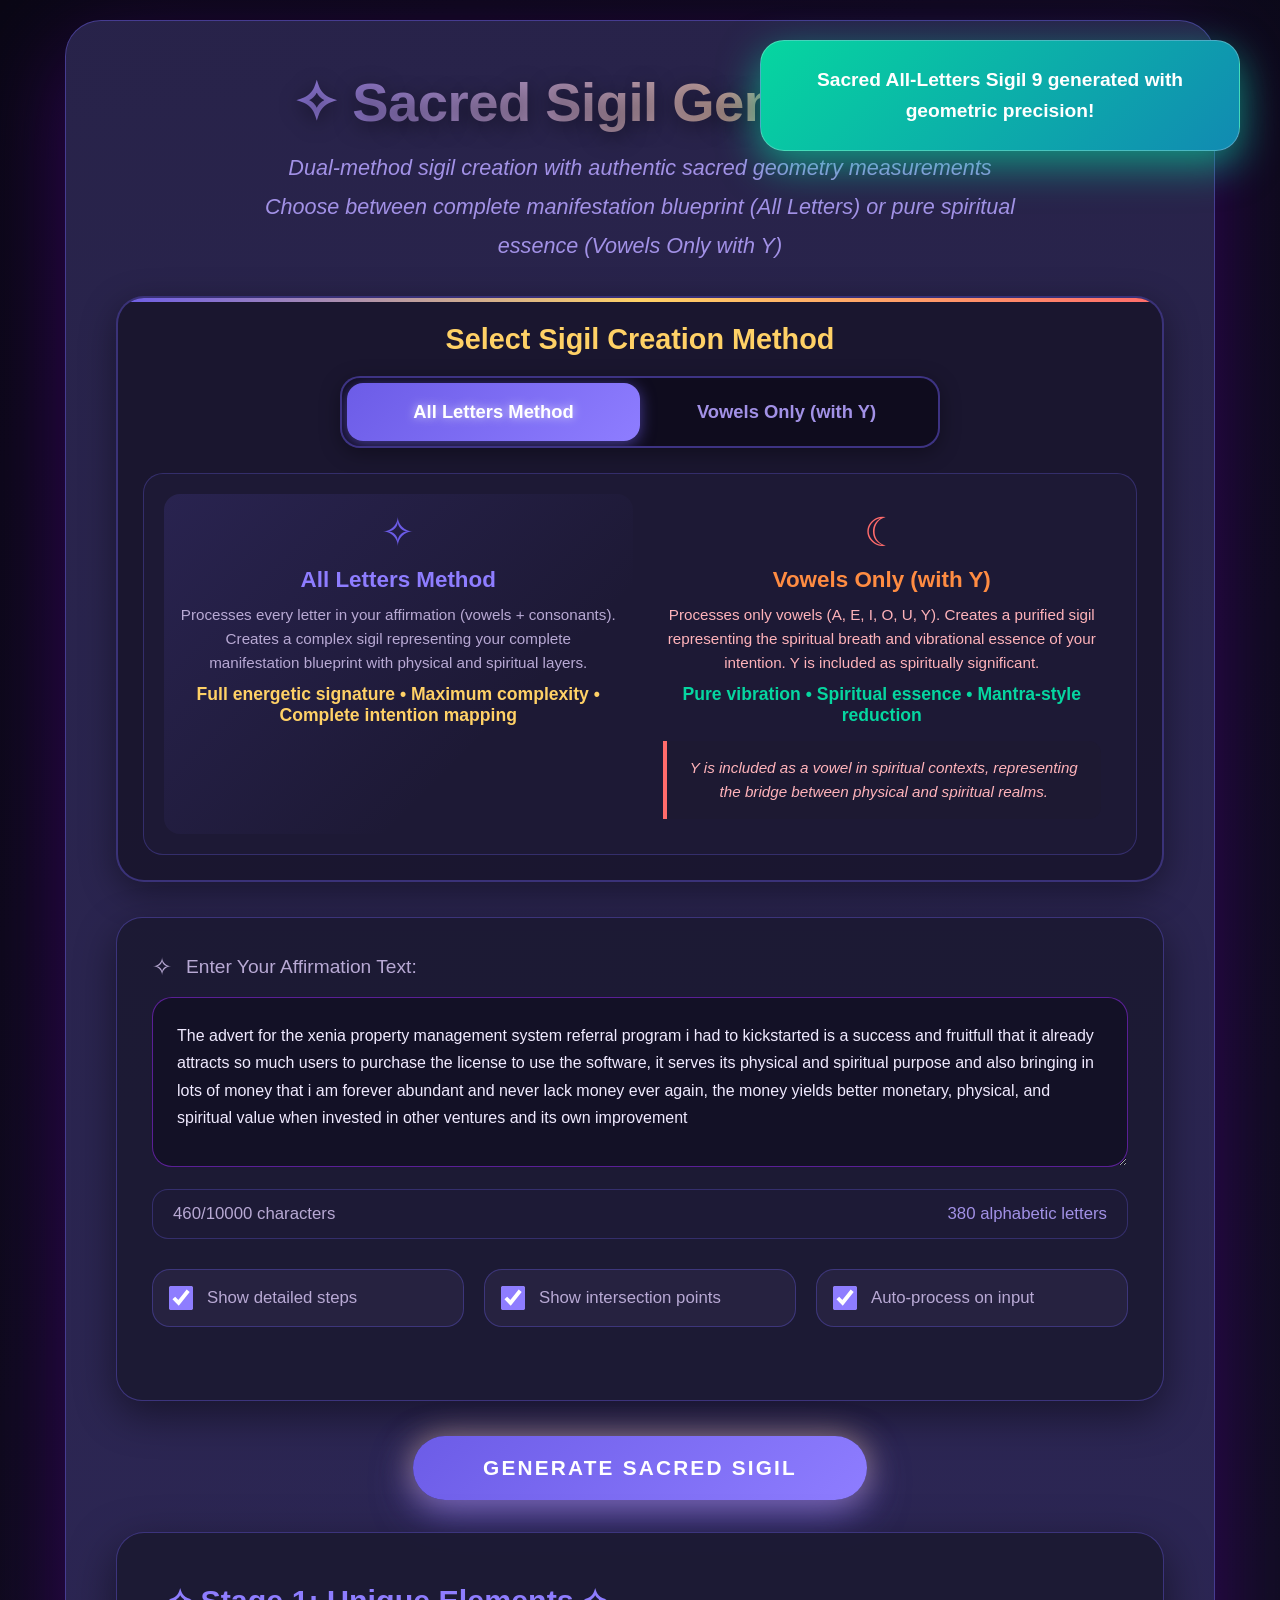
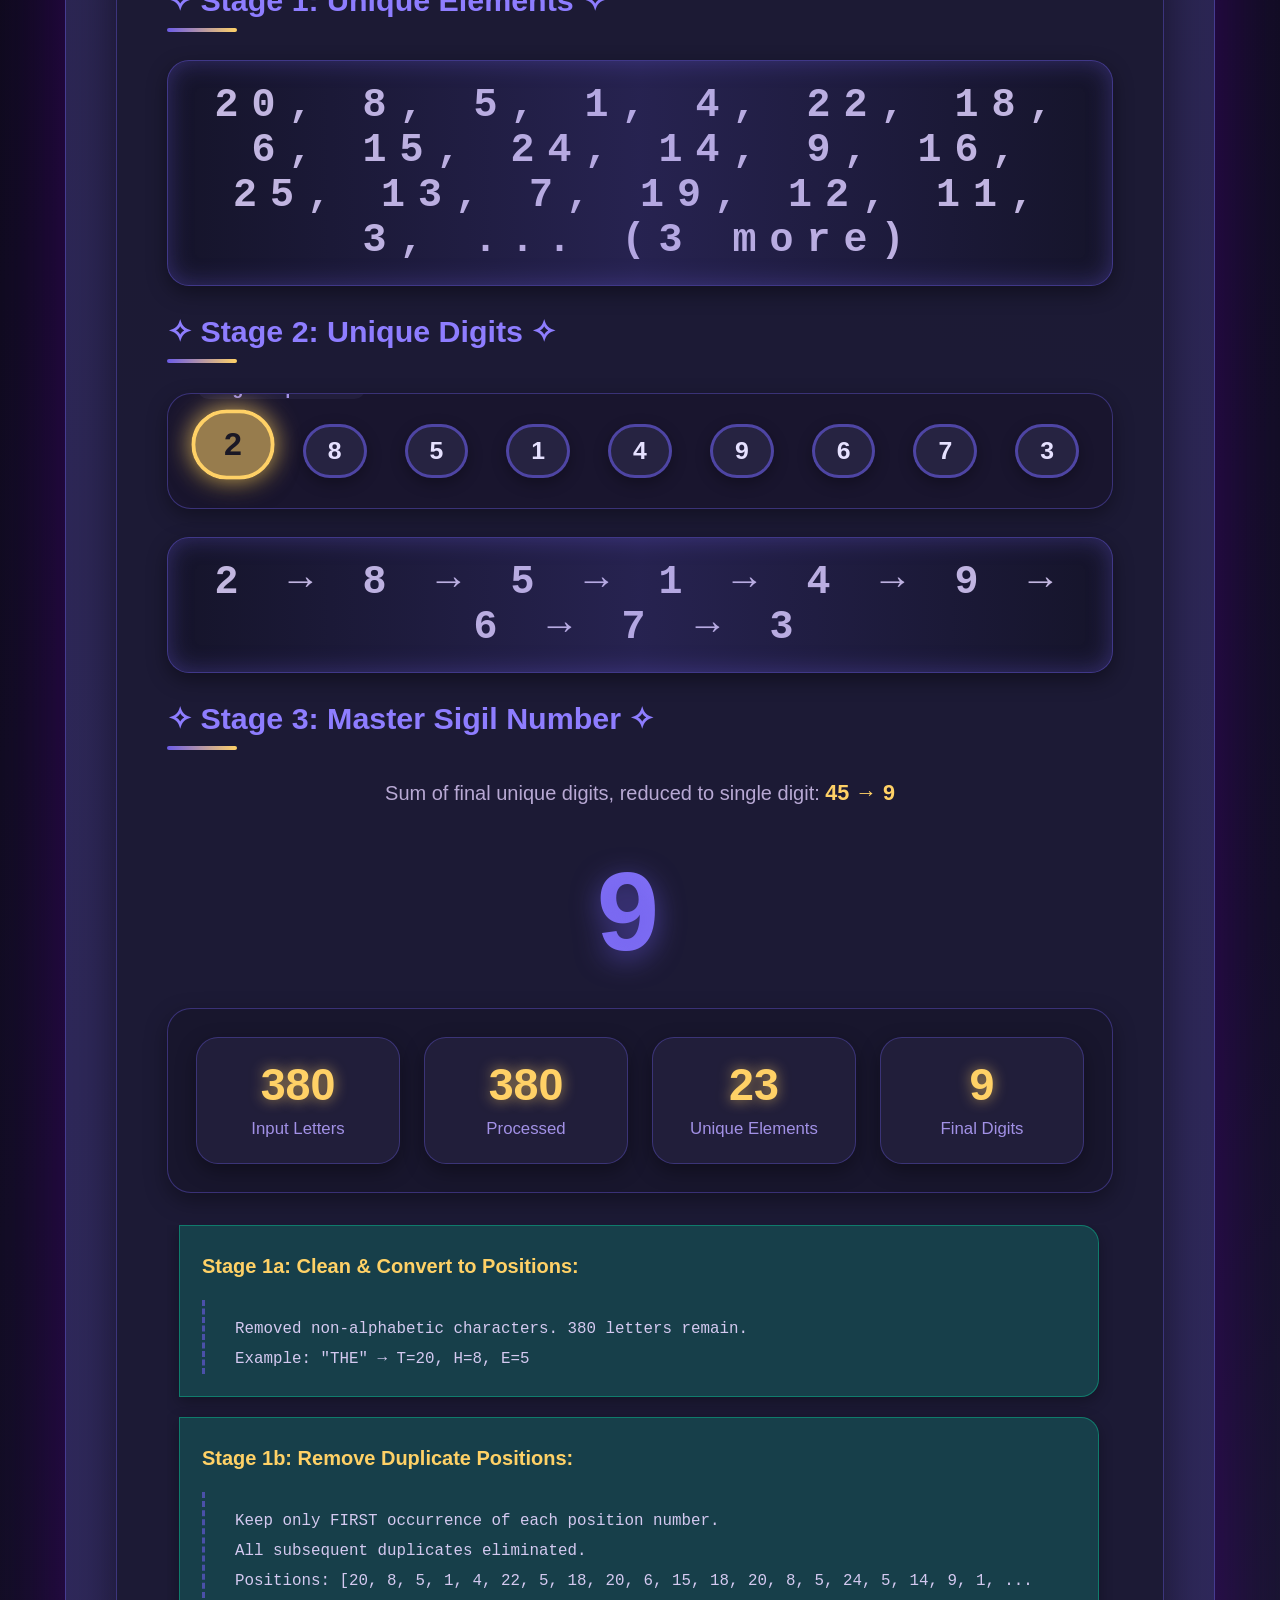
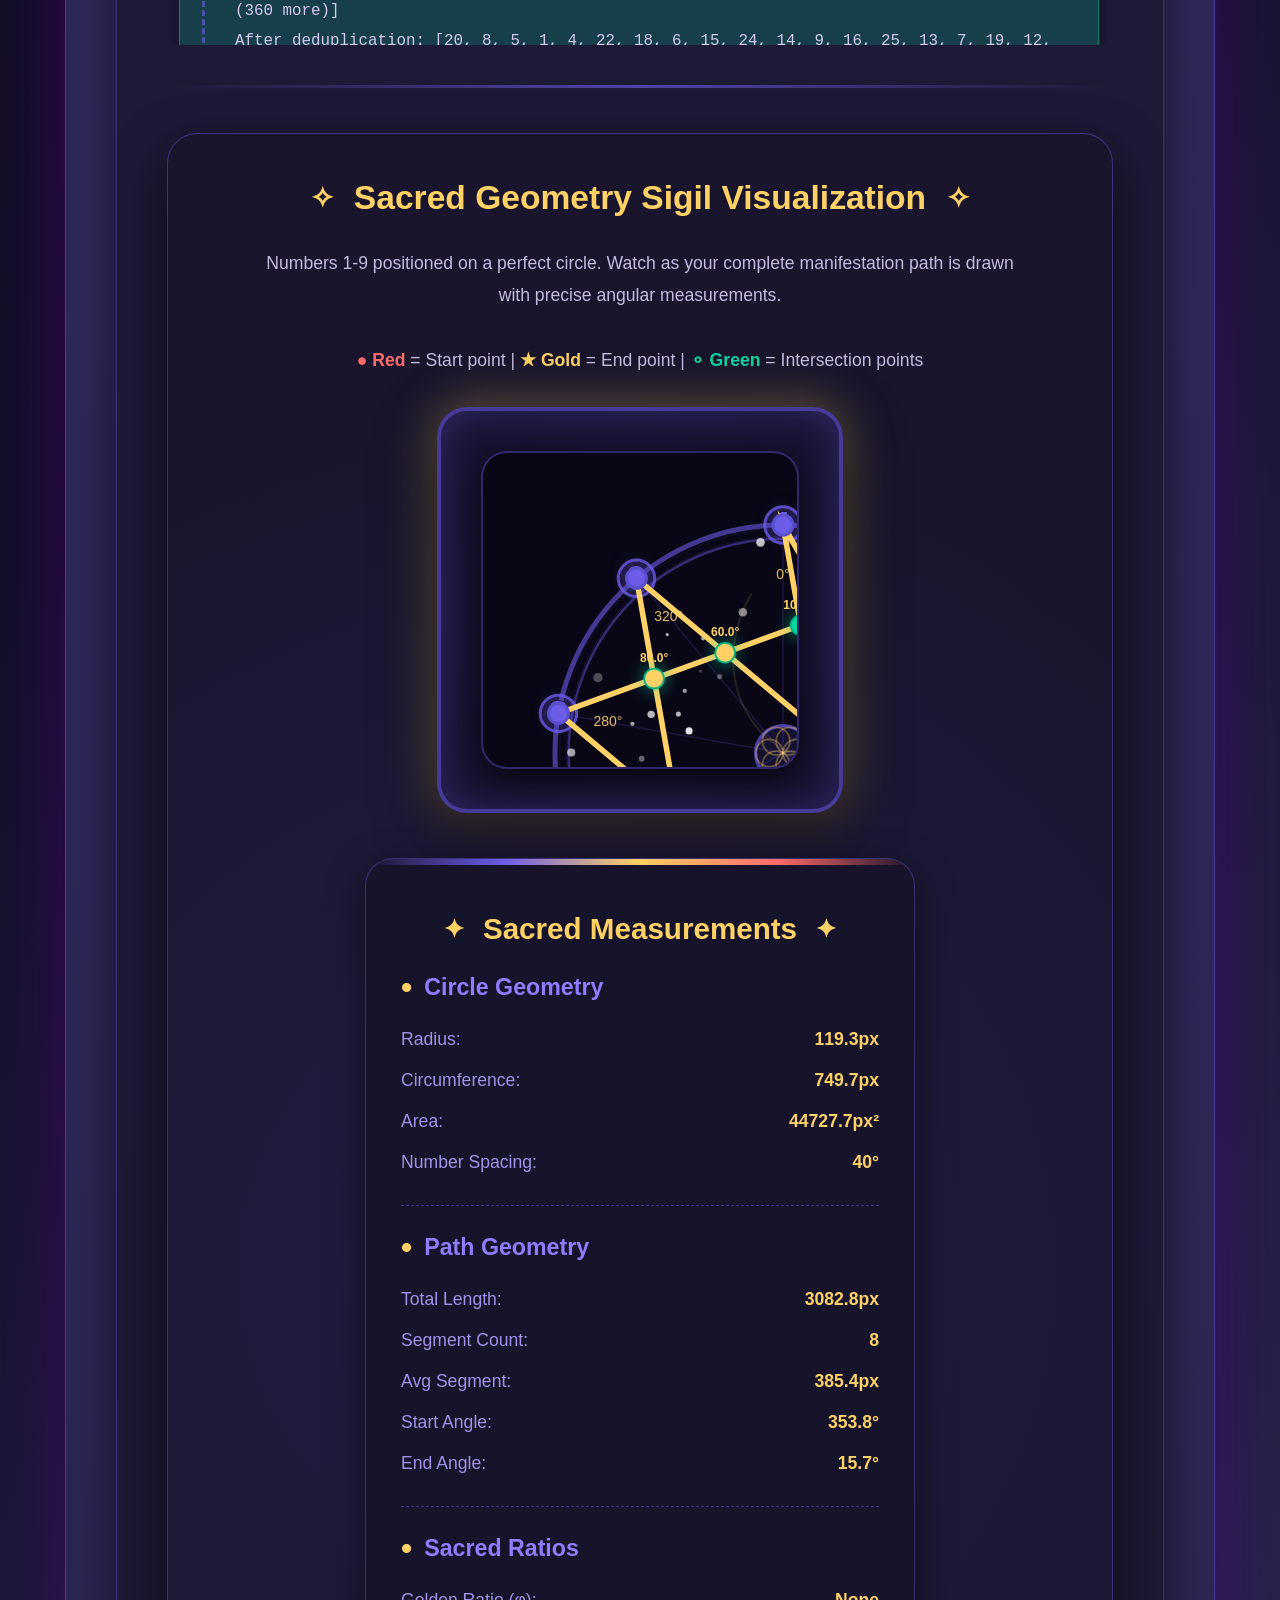
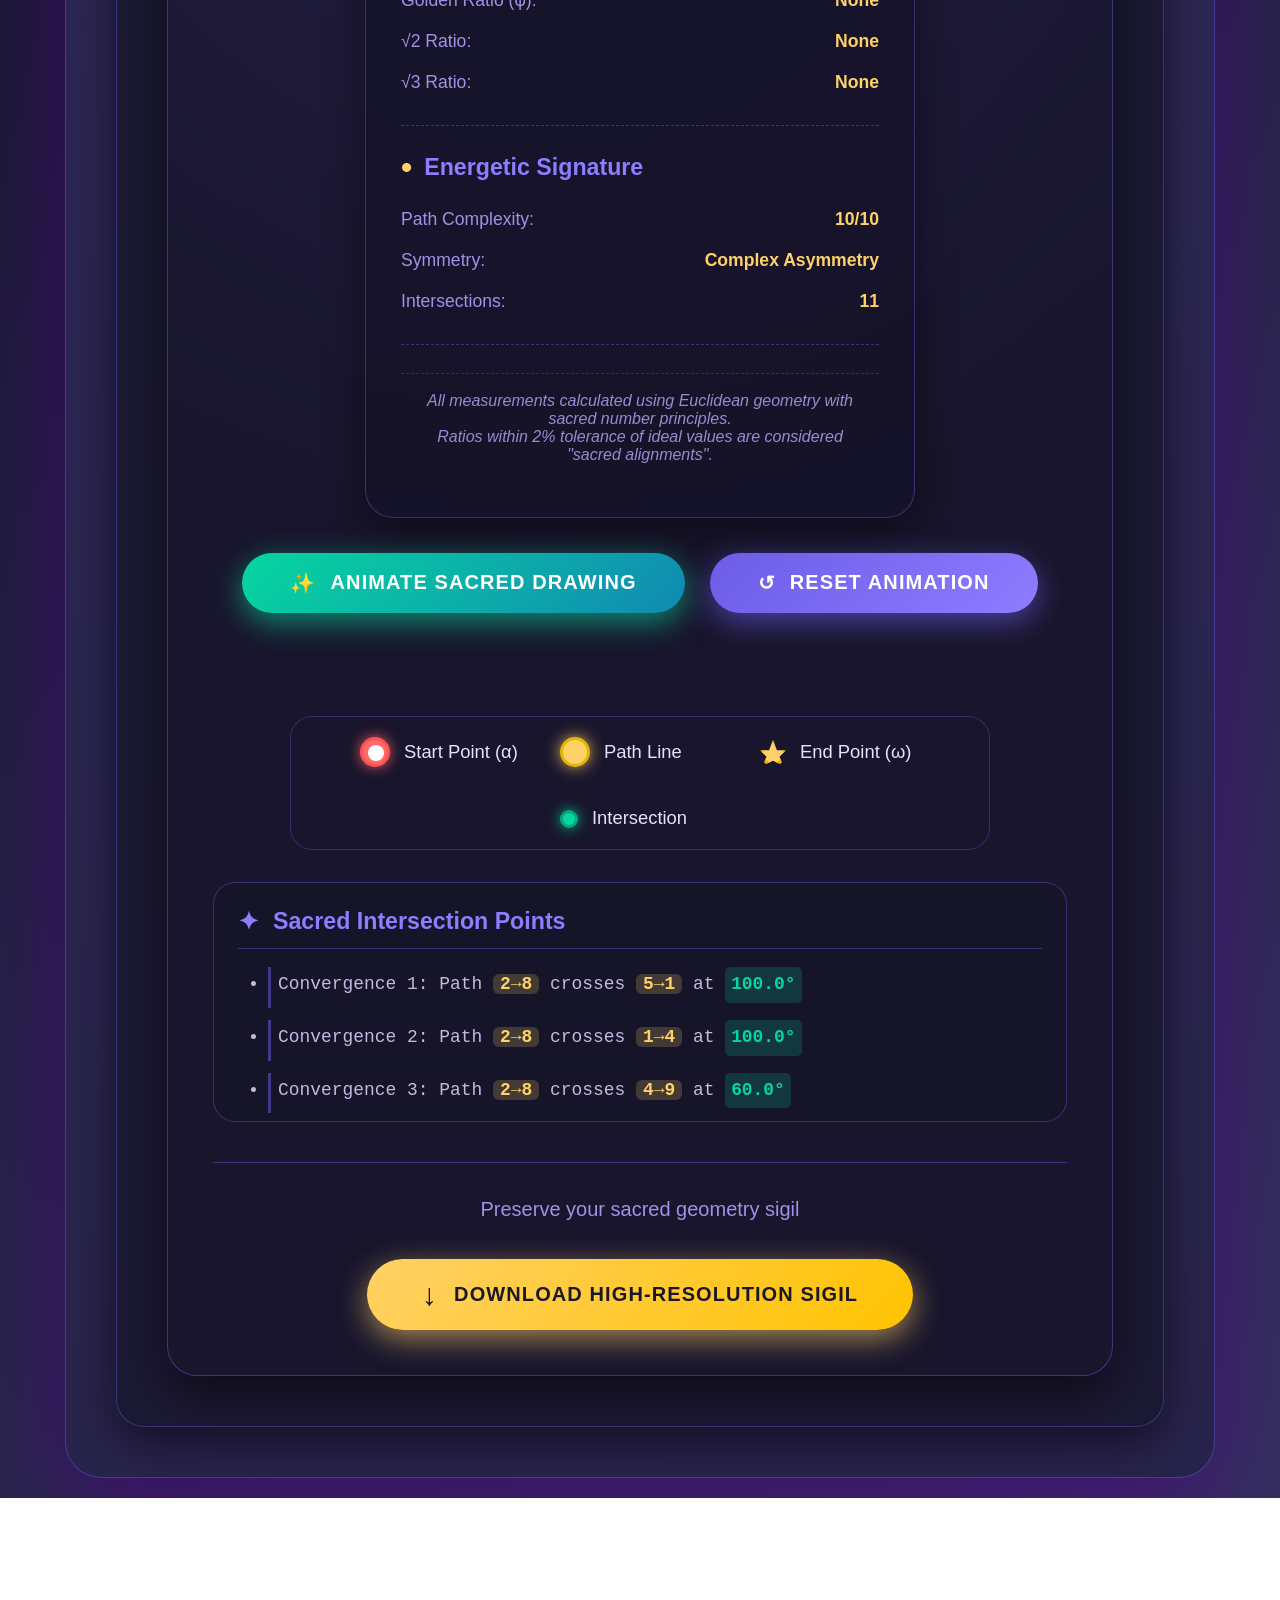
==== public/index.html @ e83ce12e "Index Fix" ====
<!doctype html>
<html lang="en">
  <head>
    <meta charset="UTF-8" />
    <meta name="viewport" content="width=device-width, initial-scale=1.0" />
    <title>Sacred Sigil Generator • All-Letters vs Vowel-Only (with Y)</title>
    <link rel="stylesheet" href="sigil-num-reducer.css" />
  </head>
  <body>
    <div class="container">
      <div class="content">
        <h1>✧ Sacred Sigil Generator ✧</h1>
        <p class="subtitle">
          Dual-method sigil creation with authentic sacred geometry
          measurements<br />Choose between complete manifestation blueprint (All
          Letters) or pure spiritual essence (Vowels Only with Y)
        </p>

        <div class="method-selector-container">
          <div class="method-title">Select Sigil Creation Method</div>

          <div class="method-switch">
            <div class="method-option active" id="allLettersOption">
              All Letters Method
            </div>
            <div class="method-option" id="vowelOnlyOption">
              Vowels Only (with Y)
            </div>
            <div class="switch-slider"></div>
          </div>

          <div class="method-description">
            <div class="method-desc-item all-letters active">
              <span class="method-icon">✧</span>
              <span class="method-name">All Letters Method</span>
              <span class="method-desc"
                >Processes every letter in your affirmation (vowels +
                consonants). Creates a complex sigil representing your complete
                manifestation blueprint with physical and spiritual
                layers.</span
              >
              <span class="method-highlight"
                >Full energetic signature • Maximum complexity • Complete
                intention mapping</span
              >
            </div>
            <div class="method-desc-item vowel-only">
              <span class="method-icon">☾</span>
              <span class="method-name">Vowels Only (with Y)</span>
              <span class="method-desc"
                >Processes only vowels (A, E, I, O, U, Y). Creates a purified
                sigil representing the spiritual breath and vibrational essence
                of your intention. Y is included as spiritually
                significant.</span
              >
              <span class="method-highlight"
                >Pure vibration • Spiritual essence • Mantra-style
                reduction</span
              >
              <div class="spiritual-note">
                Y is included as a vowel in spiritual contexts, representing the
                bridge between physical and spiritual realms.
              </div>
            </div>
          </div>
        </div>

        <div class="input-section">
          <label for="affirmation">Enter Your Affirmation Text:</label>
          <textarea
            id="affirmation"
            placeholder="Type or paste your affirmation here..."
            maxlength="10000"
          >
The advert for the xenia property management system referral program i had to kickstarted is a success and fruitfull that it already attracts so much users to purchase the license to use the software, it serves its physical and spiritual purpose and also bringing in lots of money that i am forever abundant and never lack money ever again, the money yields better monetary, physical, and spiritual value when invested in other ventures and its own improvement</textarea
          >

          <div class="input-stats">
            <span class="char-count" id="charCount">0/10000 characters</span>
            <span id="alphaCount">0 alphabetic letters</span>
            <span id="vowelCount" style="display: none">0 vowels (with Y)</span>
          </div>

          <div class="error-message" id="inputError">
            Please enter text containing at least one letter (A-Z).
          </div>

          <div class="options">
            <div class="option-group">
              <label>
                <input type="checkbox" id="showSteps" checked />
                Show detailed steps
              </label>
            </div>
            <div class="option-group">
              <label>
                <input type="checkbox" id="showIntersections" checked />
                Show intersection points
              </label>
            </div>
            <div class="option-group">
              <label>
                <input type="checkbox" id="autoProcess" checked />
                Auto-process on input
              </label>
            </div>
          </div>
        </div>

        <div class="btn-container">
          <button id="generate">
            <span id="buttonText">Generate Sacred Sigil</span>
          </button>
        </div>

        <div class="result-section">
          <div class="result-title" id="stage1Title">
            ✧ Stage 1: Unique Elements ✧
          </div>
          <div class="positions-sequence" id="positionsSequence">-</div>

          <div class="result-title" id="stage2Title">
            ✧ Stage 2: Unique Digits ✧
          </div>
          <div class="sequence-container" id="sequenceContainer">
            <!-- Sequence labels will be inserted here -->
          </div>
          <div class="digits-sequence" id="digitsSequence">-</div>

          <div class="result-title" id="stage3Title">
            ✧ Stage 3: Master Sigil Number ✧
          </div>
          <div class="master-label">
            Sum of final unique digits, reduced to single digit:
            <span id="sumDisplay">-</span>
          </div>
          <div id="result">-</div>

          <div class="stats">
            <div class="stat-card">
              <span class="stat-value" id="letterCount">0</span>
              <div class="stat-label">Input Letters</div>
            </div>
            <div class="stat-card">
              <span class="stat-value" id="processedCount">0</span>
              <div class="stat-label" id="processedLabel">Processed</div>
            </div>
            <div class="stat-card">
              <span class="stat-value" id="uniqueCount">0</span>
              <div class="stat-label">Unique Elements</div>
            </div>
            <div class="stat-card">
              <span class="stat-value" id="finalDigits">0</span>
              <div class="stat-label">Final Digits</div>
            </div>
          </div>

          <div class="steps-container" id="stepsContainer"></div>

          <div class="section-divider"></div>

          <div class="visualization-container">
            <div class="visualization-title">
              Sacred Geometry Sigil Visualization
            </div>
            <p class="visualization-description">
              <span class="all-letters-method"
                >Numbers 1-9 positioned on a perfect circle. Watch as your
                complete manifestation path is drawn with precise angular
                measurements.</span
              >
              <span class="vowel-only-method" style="display: none"
                >Numbers 1-9 positioned on a perfect circle. Watch as your
                spiritual essence path is drawn with precise vibrational
                measurements.</span
              ><br />
              <span class="legend-start-inline">● Red</span>
              = Start point |
              <span class="legend-end-inline">★ Gold</span>
              = End point |
              <span class="legend-intersection-inline">⚬ Green</span>
              = Intersection points
            </p>

            <div class="sigil-main-container">
              <div class="sigil-canvas-container">
                <canvas id="sigilCanvas" width="600" height="600"></canvas>
                <div class="canvas-overlay" id="canvasOverlay">
                  <div class="overlay-text">Drawing Sacred Path...</div>
                </div>
              </div>

              <div class="measurements-container" id="measurementsContainer">
                <div class="measurements-title">Sacred Measurements</div>

                <div class="measurement-category">
                  <div class="category-title">Circle Geometry</div>
                  <div class="measurement-item">
                    <span class="measurement-label">Radius:</span>
                    <span class="measurement-value" id="circleRadius">-</span>
                  </div>
                  <div class="measurement-item">
                    <span class="measurement-label">Circumference:</span>
                    <span class="measurement-value" id="circleCircumference"
                      >-</span
                    >
                  </div>
                  <div class="measurement-item">
                    <span class="measurement-label">Area:</span>
                    <span class="measurement-value" id="circleArea">-</span>
                  </div>
                  <div class="measurement-item">
                    <span class="measurement-label">Number Spacing:</span>
                    <span class="measurement-value" id="numberSpacing"
                      >40°</span
                    >
                  </div>
                </div>

                <div class="measurement-category">
                  <div class="category-title">Path Geometry</div>
                  <div class="measurement-item">
                    <span class="measurement-label">Total Length:</span>
                    <span class="measurement-value" id="pathLength">-</span>
                  </div>
                  <div class="measurement-item">
                    <span class="measurement-label">Segment Count:</span>
                    <span class="measurement-value" id="segmentCount">-</span>
                  </div>
                  <div class="measurement-item">
                    <span class="measurement-label">Avg Segment:</span>
                    <span class="measurement-value" id="avgSegment">-</span>
                  </div>
                  <div class="measurement-item">
                    <span class="measurement-label">Start Angle:</span>
                    <span class="measurement-value" id="startAngle">-</span>
                  </div>
                  <div class="measurement-item">
                    <span class="measurement-label">End Angle:</span>
                    <span class="measurement-value" id="endAngle">-</span>
                  </div>
                </div>

                <div class="measurement-category">
                  <div class="category-title">Sacred Ratios</div>
                  <div class="measurement-item">
                    <span class="measurement-label">Golden Ratio (φ):</span>
                    <span class="measurement-value" id="goldenRatio">-</span>
                  </div>
                  <div class="measurement-item">
                    <span class="measurement-label">√2 Ratio:</span>
                    <span class="measurement-value" id="sqrt2Ratio">-</span>
                  </div>
                  <div class="measurement-item">
                    <span class="measurement-label">√3 Ratio:</span>
                    <span class="measurement-value" id="sqrt3Ratio">-</span>
                  </div>
                </div>

                <div class="measurement-category">
                  <div class="category-title">Energetic Signature</div>
                  <div class="measurement-item">
                    <span class="measurement-label">Path Complexity:</span>
                    <span class="measurement-value" id="complexity">-</span>
                  </div>
                  <div class="measurement-item">
                    <span class="measurement-label">Symmetry:</span>
                    <span class="measurement-value" id="symmetry">-</span>
                  </div>
                  <div class="measurement-item">
                    <span class="measurement-label">Intersections:</span>
                    <span class="measurement-value" id="intersectionCount"
                      >-</span
                    >
                  </div>
                </div>

                <div class="sacred-geometry-note">
                  All measurements calculated using Euclidean geometry with
                  sacred number principles.<br />
                  Ratios within 2% tolerance of ideal values are considered
                  "sacred alignments".
                </div>
              </div>
            </div>

            <div class="animate-btn-container">
              <button class="animate-btn" id="animateBtn">
                <span>✨</span> Animate Sacred Drawing
              </button>
              <button class="animate-btn reset" id="resetBtn">
                <span>↺</span> Reset Animation
              </button>
            </div>

            <div class="animation-status" id="animationStatus">
              Sigil path drawing in sacred geometry progression...
            </div>

            <div class="legend">
              <div class="legend-item">
                <span class="legend-color legend-start"></span>
                <span>Start Point (α)</span>
              </div>
              <div class="legend-item">
                <span class="legend-color legend-path"></span>
                <span>Path Line</span>
              </div>
              <div class="legend-item">
                <span class="legend-color legend-end"></span>
                <span>End Point (ω)</span>
              </div>
              <div class="legend-item">
                <span class="legend-color legend-intersection"></span>
                <span>Intersection</span>
              </div>
            </div>

            <div class="intersection-points" id="intersectionPoints">
              <div class="intersection-title">Sacred Intersection Points</div>
              <ul class="intersection-list" id="intersectionList">
                <li>Animation will reveal energetic convergence points</li>
              </ul>
            </div>

            <div class="download-section">
              <div class="download-preserve-text">
                Preserve your sacred geometry sigil
              </div>
              <button class="download-btn" id="downloadBtn">
                <span class="download-icon">↓</span> Download High-Resolution
                Sigil
              </button>
            </div>
          </div>
        </div>
      </div>
    </div>

    <div class="notification" id="notification"></div>
    <script src="sigil-num-reducer.js"></script>
  </body>
</html>
---- public/sigil-num-reducer.css ----
:root {
  --all-letters-primary: #6c5ce7;
  --all-letters-secondary: #8e7dff;
  --vowel-only-primary: #ff6b6b;
  --vowel-only-secondary: #ff8c42;
  --sacred-gold: #ffd166;
  --spiritual-green: #06d6a0;
  --cosmic-purple: #4a4163;
  --deep-space: #0a0715;
  --midnight: #120f25;
  --royal-purple: #353060;
}

* {
  margin: 0;
  padding: 0;
  box-sizing: border-box;
}

body {
  font-family: "Segoe UI", Tahoma, Geneva, Verdana, sans-serif;
  background: linear-gradient(
    135deg,
    var(--deep-space) 0%,
    var(--midnight) 50%,
    var(--royal-purple) 100%
  );
  color: #e6e1ff;
  min-height: 100vh;
  padding: 20px;
  display: flex;
  justify-content: center;
  align-items: center;
}

/* Add these new classes to the existing CSS file */

.visualization-description {
  color: #c5b9e0;
  margin-bottom: 30px;
  line-height: 1.85;
  max-width: 800px;
  margin-left: auto;
  margin-right: auto;
  padding: 0 20px;
  position: relative;
  z-index: 1;
  font-size: 1.1rem;
}

.legend-start-inline {
  color: var(--vowel-only-primary);
  font-weight: 600;
}

.legend-end-inline {
  color: var(--sacred-gold);
  font-weight: 600;
}

.legend-intersection-inline {
  color: var(--spiritual-green);
  font-weight: 600;
}

.overlay-text {
  font-size: 2.2rem;
  font-weight: 700;
  color: var(--sacred-gold);
  text-shadow: 0 0 20px rgba(255, 209, 102, 0.9);
}

.download-preserve-text {
  color: #a291e6;
  font-size: 1.25rem;
  margin-bottom: 18px;
  font-weight: 500;
  position: relative;
  z-index: 1;
  text-align: center;
}

.download-icon {
  font-size: 1.9rem;
}

/* Also fix the CSS selector for switch-slider */
.method-option:nth-child(2).active ~ .switch-slider {
  left: calc(50% + 5px);
  background: linear-gradient(
    135deg,
    var(--vowel-only-primary),
    var(--vowel-only-secondary)
  );
  box-shadow: 0 3px 15px rgba(255, 107, 107, 0.6);
}

.container {
  max-width: 1150px;
  width: 100%;
  background: rgba(35, 30, 60, 0.97);
  border-radius: 36px;
  box-shadow: 0 30px 90px rgba(75, 0, 130, 0.6);
  padding: 50px;
  border: 1.5px solid rgba(108, 92, 231, 0.5);
  position: relative;
  overflow: hidden;
}

.container::before {
  content: "";
  position: absolute;
  top: -70%;
  left: -70%;
  width: 240%;
  height: 240%;
  background: radial-gradient(
    circle,
    rgba(108, 92, 231, 0.2) 0%,
    transparent 75%
  );
  z-index: 0;
  animation: rotate 70s linear infinite reverse;
}

@keyframes rotate {
  from {
    transform: rotate(0deg);
  }
  to {
    transform: rotate(360deg);
  }
}

.content {
  position: relative;
  z-index: 1;
}

h1 {
  text-align: center;
  color: var(--sacred-gold);
  margin-bottom: 15px;
  font-size: 3.4rem;
  letter-spacing: -0.5px;
  font-weight: 800;
  text-shadow: 0 5px 20px rgba(0, 0, 0, 0.5);
  background: linear-gradient(
    90deg,
    var(--all-letters-primary),
    var(--sacred-gold),
    var(--vowel-only-primary),
    var(--all-letters-primary)
  );
  -webkit-background-clip: text;
  -webkit-text-fill-color: transparent;
  background-clip: text;
  background-size: 300% 300%;
  animation: gradientBG 10s ease infinite;
}

@keyframes gradientBG {
  0% {
    background-position: 0% 50%;
  }
  50% {
    background-position: 100% 50%;
  }
  100% {
    background-position: 0% 50%;
  }
}

.subtitle {
  text-align: center;
  color: #a291e6;
  margin-bottom: 30px;
  font-size: 1.35rem;
  line-height: 1.8;
  max-width: 850px;
  margin-left: auto;
  margin-right: auto;
  padding: 0 20px;
  font-style: italic;
  position: relative;
  z-index: 1;
}

.method-selector-container {
  background: rgba(25, 22, 45, 0.9);
  border-radius: 28px;
  padding: 25px;
  margin: 30px 0 35px;
  border: 2px solid rgba(108, 92, 231, 0.4);
  box-shadow: 0 10px 35px rgba(0, 0, 0, 0.4);
  position: relative;
  overflow: hidden;
}

.method-selector-container::before {
  content: "";
  position: absolute;
  top: 0;
  left: 0;
  width: 100%;
  height: 4px;
  background: linear-gradient(
    90deg,
    var(--all-letters-primary),
    var(--sacred-gold),
    var(--vowel-only-primary)
  );
  z-index: 1;
}

.method-title {
  text-align: center;
  color: var(--sacred-gold);
  font-size: 1.8rem;
  margin-bottom: 20px;
  font-weight: 700;
  position: relative;
  z-index: 1;
}

.method-switch {
  display: flex;
  background: rgba(15, 12, 30, 0.95);
  border-radius: 20px;
  padding: 5px;
  max-width: 600px;
  margin: 0 auto 25px;
  border: 2px solid rgba(108, 92, 231, 0.5);
  position: relative;
  overflow: hidden;
  box-shadow: 0 5px 20px rgba(0, 0, 0, 0.35);
}

.method-option {
  flex: 1;
  text-align: center;
  padding: 18px 10px;
  cursor: pointer;
  position: relative;
  z-index: 2;
  font-weight: 600;
  font-size: 1.15rem;
  transition: all 0.4s ease;
  color: #a291e6;
}

.method-option.active {
  color: white;
  text-shadow: 0 0 10px rgba(255, 255, 255, 0.7);
}

.method-option:first-child {
  border-radius: 18px 0 0 18px;
}

.method-option:last-child {
  border-radius: 0 18px 18px 0;
}

.switch-slider {
  position: absolute;
  top: 5px;
  left: 5px;
  width: calc(50% - 5px);
  height: calc(100% - 10px);
  background: linear-gradient(
    135deg,
    var(--all-letters-primary),
    var(--all-letters-secondary)
  );
  border-radius: 16px;
  transition: all 0.5s cubic-bezier(0.68, -0.55, 0.265, 1.55);
  box-shadow: 0 3px 15px rgba(108, 92, 231, 0.6);
  z-index: 1;
}

.method-option:nth-child(2).active ~ .switch-slider {
  left: calc(50% + 5px);
  background: linear-gradient(
    135deg,
    var(--vowel-only-primary),
    var(--vowel-only-secondary)
  );
  box-shadow: 0 3px 15px rgba(255, 107, 107, 0.6);
}

.method-description {
  display: flex;
  justify-content: space-between;
  margin-top: 20px;
  padding: 20px;
  border-radius: 20px;
  background: rgba(30, 27, 55, 0.8);
  border: 1.5px solid rgba(108, 92, 231, 0.3);
  position: relative;
  z-index: 1;
}

.method-desc-item {
  flex: 1;
  padding: 15px;
  text-align: center;
  transition: all 0.4s ease;
  border-radius: 16px;
  position: relative;
  overflow: hidden;
}

.method-desc-item::before {
  content: "";
  position: absolute;
  top: 0;
  left: 0;
  width: 100%;
  height: 100%;
  background: linear-gradient(
    135deg,
    rgba(108, 92, 231, 0.15),
    transparent 70%
  );
  z-index: -1;
  opacity: 0;
  transition: opacity 0.4s ease;
}

.method-desc-item.active::before {
  opacity: 1;
}

.method-desc-item:first-child {
  margin-right: 15px;
}

.method-icon {
  font-size: 2.5rem;
  margin-bottom: 12px;
  display: block;
}

.all-letters .method-icon {
  color: var(--all-letters-primary);
}
.vowel-only .method-icon {
  color: var(--vowel-only-primary);
}

.method-name {
  font-size: 1.4rem;
  font-weight: 700;
  margin-bottom: 10px;
  display: block;
}

.all-letters .method-name {
  color: var(--all-letters-secondary);
}
.vowel-only .method-name {
  color: var(--vowel-only-secondary);
}

.method-desc {
  font-size: 0.95rem;
  line-height: 1.6;
  color: #c5b9e0;
}

.all-letters .method-desc {
  color: #b8a9d4;
}
.vowel-only .method-desc {
  color: #ffb3ba;
}

.method-highlight {
  display: block;
  margin-top: 8px;
  font-weight: 600;
  font-size: 1.1rem;
}

.all-letters .method-highlight {
  color: var(--sacred-gold);
}
.vowel-only .method-highlight {
  color: var(--spiritual-green);
}

.spiritual-note {
  background: rgba(30, 25, 50, 0.85);
  border-left: 4px solid var(--vowel-only-primary);
  padding: 15px;
  border-radius: 0 12px 12px 0;
  margin-top: 15px;
  font-size: 0.95rem;
  line-height: 1.6;
  color: #ffb3ba;
  font-style: italic;
}

.input-section {
  background: rgba(28, 25, 50, 0.92);
  border-radius: 26px;
  padding: 35px;
  margin-bottom: 35px;
  border: 1.5px solid rgba(108, 92, 231, 0.4);
  box-shadow: 0 14px 40px rgba(0, 0, 0, 0.45);
  position: relative;
  z-index: 1;
}

label {
  display: block;
  margin-bottom: 16px;
  color: #b8a9d4;
  font-weight: 500;
  font-size: 1.2rem;
  display: flex;
  align-items: center;
  gap: 14px;
  position: relative;
  z-index: 1;
}

label::before {
  content: "✧";
  font-size: 1.5rem;
}

textarea {
  width: 100%;
  padding: 24px;
  background: rgba(20, 18, 38, 0.94);
  border: 1.5px solid rgba(138, 43, 226, 0.6);
  border-radius: 20px;
  color: #f0eaff;
  font-family: inherit;
  font-size: 16px;
  resize: vertical;
  min-height: 170px;
  transition: all 0.5s ease;
  line-height: 1.7;
  caret-color: var(--sacred-gold);
  position: relative;
  z-index: 1;
}

textarea:focus {
  outline: none;
  border-color: var(--all-letters-secondary);
  box-shadow:
    0 0 0 4px rgba(108, 92, 231, 0.5),
    0 7px 25px rgba(108, 92, 231, 0.4);
}

textarea::placeholder {
  color: rgba(230, 225, 255, 0.6);
  font-style: italic;
}

.input-stats {
  display: flex;
  justify-content: space-between;
  margin-top: 18px;
  font-size: 1.05rem;
  color: #a291e6;
  padding: 14px 20px;
  background: rgba(30, 27, 55, 0.8);
  border-radius: 16px;
  border: 1.5px solid rgba(108, 92, 231, 0.3);
  position: relative;
  z-index: 1;
}

.char-count {
  color: #b8a9d4;
  font-weight: 500;
}

.char-count.warning {
  color: var(--vowel-only-primary);
  animation: pulse 2s infinite;
}

@keyframes pulse {
  0% {
    opacity: 1;
  }
  50% {
    opacity: 0.7;
  }
  100% {
    opacity: 1;
  }
}

.char-count.good {
  color: var(--spiritual-green);
}

.options {
  display: flex;
  gap: 20px;
  margin: 30px 0 22px;
  flex-wrap: wrap;
  position: relative;
  z-index: 1;
}

.option-group {
  flex: 1;
  min-width: 190px;
}

.option-group label {
  display: flex;
  align-items: center;
  gap: 14px;
  cursor: pointer;
  padding: 16px;
  background: rgba(40, 37, 68, 0.85);
  border-radius: 18px;
  transition: all 0.4s;
  border: 1.5px solid rgba(108, 92, 231, 0.35);
  margin-top: 0;
  font-size: 1.05rem;
  font-weight: 500;
  position: relative;
  z-index: 1;
}

.option-group label:hover {
  background: rgba(50, 47, 78, 0.94);
  transform: translateY(-2px);
  border-color: rgba(108, 92, 231, 0.55);
  box-shadow: 0 6px 18px rgba(0, 0, 0, 0.3);
}

.option-group label::before {
  content: none;
}

.option-group input[type="checkbox"] {
  width: 24px;
  height: 24px;
  cursor: pointer;
  accent-color: var(--all-letters-secondary);
}

.btn-container {
  text-align: center;
  margin: 35px 0 32px;
  position: relative;
  z-index: 1;
}

button {
  background: linear-gradient(
    135deg,
    var(--all-letters-primary) 0%,
    var(--all-letters-secondary) 100%
  );
  color: white;
  border: none;
  padding: 20px 70px;
  border-radius: 70px;
  cursor: pointer;
  font-family: inherit;
  font-size: 1.3rem;
  font-weight: 700;
  letter-spacing: 1.3px;
  transition: all 0.55s ease;
  box-shadow:
    0 14px 40px rgba(108, 92, 231, 0.7),
    0 0 30px rgba(255, 209, 102, 0.5);
  position: relative;
  overflow: hidden;
  z-index: 1;
  min-width: 300px;
  text-transform: uppercase;
  letter-spacing: 2.2px;
}

.vowel-mode button {
  background: linear-gradient(
    135deg,
    var(--vowel-only-primary) 0%,
    var(--vowel-only-secondary) 100%
  );
  box-shadow:
    0 14px 40px rgba(255, 107, 107, 0.7),
    0 0 30px rgba(255, 209, 102, 0.5);
}

button::before {
  content: "";
  position: absolute;
  top: 0;
  left: -100%;
  width: 100%;
  height: 100%;
  background: linear-gradient(
    90deg,
    transparent,
    rgba(255, 255, 255, 0.4),
    transparent
  );
  transition: left 1s;
  z-index: -1;
}

button:hover:not(:disabled) {
  transform: translateY(-6px);
  box-shadow:
    0 16px 45px rgba(108, 92, 231, 0.8),
    0 0 35px rgba(255, 209, 102, 0.65);
}

.vowel-mode button:hover:not(:disabled) {
  box-shadow:
    0 16px 45px rgba(255, 107, 107, 0.8),
    0 0 35px rgba(255, 209, 102, 0.65);
}

button:active:not(:disabled) {
  transform: translateY(1px);
  box-shadow: 0 10px 30px rgba(108, 92, 231, 0.7);
}

.vowel-mode button:active:not(:disabled) {
  box-shadow: 0 10px 30px rgba(255, 107, 107, 0.7);
}

button:hover::before {
  left: 100%;
}

button:disabled {
  background: #5a527a;
  cursor: not-allowed;
  transform: none;
  box-shadow: 0 6px 20px rgba(108, 92, 231, 0.45);
  opacity: 0.92;
}

button.loading {
  background: linear-gradient(135deg, #524a70 0%, #625a80 100%);
  cursor: wait;
  opacity: 0.98;
}

.spinner {
  display: inline-block;
  width: 28px;
  height: 28px;
  border: 3.5px solid rgba(255, 255, 255, 0.3);
  border-top-color: white;
  border-radius: 50%;
  animation: spin 1s linear infinite;
  margin-right: 18px;
  vertical-align: middle;
}

@keyframes spin {
  to {
    transform: rotate(360deg);
  }
}

.result-section {
  background: rgba(28, 25, 50, 0.92);
  border-radius: 28px;
  padding: 50px;
  margin-top: 30px;
  border: 1.5px solid rgba(108, 92, 231, 0.4);
  box-shadow: 0 16px 45px rgba(0, 0, 0, 0.5);
  position: relative;
  z-index: 1;
}

.section-divider {
  height: 3px;
  background: linear-gradient(
    90deg,
    transparent,
    rgba(108, 92, 231, 0.65),
    transparent
  );
  margin: 40px 0;
  border-radius: 3px;
  position: relative;
  z-index: 1;
}

.result-title {
  color: var(--all-letters-secondary);
  margin-bottom: 25px;
  font-size: 1.9rem;
  font-weight: 700;
  display: flex;
  align-items: center;
  gap: 16px;
  position: relative;
  padding-bottom: 14px;
  z-index: 1;
}

.result-title.vowel-mode {
  color: var(--vowel-only-secondary);
}

.result-title::after {
  content: "";
  position: absolute;
  bottom: 0;
  left: 0;
  width: 70px;
  height: 4px;
  background: linear-gradient(
    90deg,
    var(--all-letters-primary),
    var(--sacred-gold),
    var(--all-letters-primary)
  );
  border-radius: 4px;
  background-size: 200% 100%;
  animation: gradientBG 6s ease infinite;
}

.result-title.vowel-mode::after {
  background: linear-gradient(
    90deg,
    var(--vowel-only-primary),
    var(--sacred-gold),
    var(--vowel-only-primary)
  );
}

.positions-sequence,
.digits-sequence {
  font-size: 2.5rem;
  font-weight: 800;
  text-align: center;
  letter-spacing: 13px;
  color: #c5b9e0;
  min-height: 65px;
  margin: 28px 0;
  padding: 22px;
  background: rgba(22, 20, 42, 0.9);
  border-radius: 22px;
  border: 1.5px solid rgba(108, 92, 231, 0.5);
  font-family: "Courier New", monospace;
  box-shadow:
    inset 0 0 25px rgba(108, 92, 231, 0.35),
    0 7px 20px rgba(0, 0, 0, 0.4);
  transition: all 0.45s ease;
  position: relative;
  overflow: hidden;
  z-index: 1;
}

.positions-sequence::before,
.digits-sequence::before {
  content: "";
  position: absolute;
  top: 0;
  left: 0;
  width: 100%;
  height: 100%;
  background: linear-gradient(
    90deg,
    transparent 0%,
    rgba(108, 92, 231, 0.25) 50%,
    transparent 100%
  );
  animation: shimmer 4s infinite;
  opacity: 0.8;
}

@keyframes shimmer {
  0% {
    transform: translateX(-100%);
  }
  100% {
    transform: translateX(100%);
  }
}

.positions-sequence.error,
.digits-sequence.error {
  background: rgba(255, 107, 107, 0.22);
  border-color: rgba(255, 107, 107, 0.65);
  color: var(--vowel-only-primary);
  box-shadow:
    inset 0 0 25px rgba(255, 107, 107, 0.35),
    0 7px 20px rgba(0, 0, 0, 0.4);
}

#result {
  font-size: 7rem;
  font-weight: 800;
  text-align: center;
  letter-spacing: 24px;
  color: var(--sacred-gold);
  min-height: 120px;
  margin: 35px 0 25px;
  background: linear-gradient(
    90deg,
    var(--all-letters-primary),
    var(--all-letters-secondary),
    var(--sacred-gold),
    var(--vowel-only-secondary),
    var(--vowel-only-primary),
    var(--sacred-gold)
  );
  -webkit-background-clip: text;
  -webkit-text-fill-color: transparent;
  background-clip: text;
  text-shadow: 0 7px 28px rgba(108, 92, 231, 0.6);
  position: relative;
  animation: pulse-glow 3.2s infinite alternate;
  background-size: 400% 400%;
  animation:
    gradientBG 12s ease infinite,
    pulse-glow 3.2s infinite alternate;
  z-index: 1;
}

@keyframes pulse-glow {
  0% {
    text-shadow:
      0 0 16px rgba(255, 209, 102, 0.9),
      0 0 30px rgba(108, 92, 231, 0.7);
  }
  100% {
    text-shadow:
      0 0 22px rgba(255, 209, 102, 1),
      0 0 45px rgba(108, 92, 231, 1),
      0 0 55px rgba(255, 140, 66, 0.9);
  }
}

#result.error {
  background: linear-gradient(
    90deg,
    var(--vowel-only-primary),
    var(--vowel-only-secondary),
    var(--sacred-gold),
    var(--vowel-only-primary)
  );
  animation: pulse-glow-error 3.2s infinite alternate;
}

@keyframes pulse-glow-error {
  0% {
    text-shadow:
      0 0 16px rgba(255, 107, 107, 0.9),
      0 0 30px rgba(255, 140, 66, 0.7);
  }
  100% {
    text-shadow:
      0 0 22px rgba(255, 107, 107, 1),
      0 0 45px rgba(255, 140, 66, 1),
      0 0 55px rgba(255, 209, 102, 0.8);
  }
}

.master-label {
  text-align: center;
  color: #b8a9d4;
  font-size: 1.25rem;
  margin-bottom: 32px;
  line-height: 1.7;
  font-weight: 500;
  position: relative;
  z-index: 1;
}

.master-label span {
  color: var(--sacred-gold);
  font-weight: 700;
  font-size: 1.35rem;
}

.stats {
  display: grid;
  grid-template-columns: repeat(auto-fit, minmax(145px, 1fr));
  gap: 24px;
  margin: 32px 0 24px;
  background: rgba(25, 22, 45, 0.88);
  padding: 28px;
  border-radius: 24px;
  border: 1.5px solid rgba(108, 92, 231, 0.4);
  box-shadow: 0 8px 22px rgba(0, 0, 0, 0.35);
  position: relative;
  z-index: 1;
}

.stat-card {
  background: rgba(35, 32, 60, 0.92);
  padding: 24px 20px;
  border-radius: 22px;
  text-align: center;
  border: 1.5px solid rgba(108, 92, 231, 0.35);
  transition: all 0.45s ease;
  box-shadow: 0 7px 20px rgba(0, 0, 0, 0.35);
  position: relative;
  overflow: hidden;
  z-index: 1;
}

.stat-card::before {
  content: "";
  position: absolute;
  top: -50%;
  left: -50%;
  width: 200%;
  height: 200%;
  background: radial-gradient(
    circle,
    rgba(108, 92, 231, 0.15) 0%,
    transparent 70%
  );
  z-index: -1;
  opacity: 0;
  transition: opacity 0.45s ease;
}

.stat-card:hover {
  transform: translateY(-6px);
  border-color: rgba(108, 92, 231, 0.55);
  box-shadow: 0 10px 28px rgba(0, 0, 0, 0.45);
  background: rgba(40, 37, 65, 0.97);
}

.stat-card:hover::before {
  opacity: 1;
}

.stat-value {
  font-size: 2.8rem;
  font-weight: 800;
  color: var(--sacred-gold);
  margin-bottom: 12px;
  display: block;
  line-height: 1;
  text-shadow: 0 0 14px rgba(255, 209, 102, 0.65);
}

.stat-label {
  color: #a291e6;
  font-size: 1.05rem;
  font-weight: 500;
}

.steps-container {
  margin-top: 32px;
  max-height: 420px;
  overflow-y: auto;
  padding-right: 14px;
  padding-left: 12px;
  position: relative;
  z-index: 1;
}

.step {
  background: rgba(25, 22, 45, 0.88);
  border-left: 7px solid var(--all-letters-primary);
  padding: 22px;
  margin-bottom: 20px;
  border-radius: 0 18px 18px 0;
  font-size: 1.05rem;
  line-height: 1.8;
  transition: all 0.45s ease;
  border: 1.5px solid rgba(108, 92, 231, 0.3);
  box-shadow: 0 5px 15px rgba(0, 0, 0, 0.3);
  position: relative;
  z-index: 1;
}

.step.vowel-mode {
  border-left-color: var(--vowel-only-primary);
}

.step:hover {
  background: rgba(30, 27, 52, 0.96);
  transform: translateX(6px);
  border-left-width: 9px;
  box-shadow: 0 7px 20px rgba(0, 0, 0, 0.4);
}

.step.error {
  border-left-color: var(--vowel-only-primary);
  background: rgba(255, 107, 107, 0.2);
  border-color: rgba(255, 107, 107, 0.4);
}

.step.success {
  border-left-color: var(--spiritual-green);
  background: rgba(6, 214, 160, 0.2);
  border-color: rgba(6, 214, 160, 0.4);
}

.step-number {
  color: var(--sacred-gold);
  font-weight: 800;
  margin-right: 16px;
  font-size: 1.25rem;
}

.step-detail {
  color: #d4c9f0;
  margin-top: 16px;
  font-size: 0.99rem;
  padding-left: 30px;
  font-family: monospace;
  line-height: 1.9;
  border-left: 3px dashed rgba(108, 92, 231, 0.6);
  padding-top: 14px;
  position: relative;
  z-index: 1;
}

.visualization-container {
  margin-top: 45px;
  text-align: center;
  background: rgba(25, 22, 45, 0.95);
  border-radius: 30px;
  padding: 45px;
  border: 1.5px solid rgba(108, 92, 231, 0.45);
  box-shadow: 0 18px 50px rgba(0, 0, 0, 0.55);
  position: relative;
  overflow: hidden;
  z-index: 1;
}

.visualization-container::before {
  content: "";
  position: absolute;
  top: 0;
  left: 0;
  width: 100%;
  height: 100%;
  background: radial-gradient(
    circle at 40% 40%,
    rgba(108, 92, 231, 0.12) 0%,
    transparent 50%
  );
  z-index: 0;
  pointer-events: none;
}

.visualization-title {
  color: var(--sacred-gold);
  margin-bottom: 30px;
  font-size: 2.1rem;
  font-weight: 700;
  display: flex;
  align-items: center;
  justify-content: center;
  gap: 20px;
  position: relative;
  z-index: 1;
}

.visualization-title::before,
.visualization-title::after {
  content: "✧";
  font-size: 1.8rem;
}

.sigil-main-container {
  display: flex;
  flex-wrap: wrap;
  justify-content: center;
  gap: 45px;
  margin-top: 30px;
  position: relative;
  z-index: 1;
}

.sigil-canvas-container {
  background: rgba(15, 12, 30, 0.995);
  border-radius: 30px;
  padding: 40px;
  margin: 0 auto;
  display: inline-block;
  border: 4px solid rgba(108, 92, 231, 0.6);
  box-shadow:
    0 20px 60px rgba(0, 0, 0, 0.65),
    inset 0 0 40px rgba(108, 92, 231, 0.3),
    0 0 50px rgba(255, 209, 102, 0.45);
  position: relative;
  overflow: hidden;
  max-width: 100%;
  z-index: 1;
}

.sigil-canvas-container::before {
  content: "";
  position: absolute;
  top: -65%;
  left: -65%;
  width: 230%;
  height: 230%;
  background: radial-gradient(
    circle,
    rgba(108, 92, 231, 0.18) 0%,
    transparent 85%
  );
  z-index: 0;
  animation: rotate 80s linear infinite reverse;
}

canvas {
  display: block;
  background: rgba(10, 8, 22, 0.998);
  border-radius: 26px;
  z-index: 1;
  position: relative;
  box-shadow: 0 12px 40px rgba(0, 0, 0, 0.75);
  max-width: 100%;
  height: auto;
  border: 2px solid rgba(108, 92, 231, 0.4);
}

.canvas-overlay {
  position: absolute;
  top: 0;
  left: 0;
  width: 100%;
  height: 100%;
  border-radius: 26px;
  pointer-events: none;
  z-index: 2;
  display: flex;
  justify-content: center;
  align-items: center;
  opacity: 0;
  transition: opacity 0.65s ease;
  background: rgba(10, 8, 22, 0.95);
}

.canvas-overlay.active {
  opacity: 1;
}

.animate-btn-container {
  margin: 35px 0 25px;
  display: flex;
  justify-content: center;
  gap: 25px;
  flex-wrap: wrap;
  z-index: 3;
  position: relative;
}

.animate-btn {
  background: linear-gradient(135deg, var(--spiritual-green) 0%, #118ab2 100%);
  color: white;
  border: none;
  padding: 18px 48px;
  border-radius: 65px;
  cursor: pointer;
  font-family: inherit;
  font-size: 1.25rem;
  font-weight: 600;
  letter-spacing: 1.1px;
  transition: all 0.5s ease;
  box-shadow: 0 9px 30px rgba(6, 214, 160, 0.6);
  display: inline-flex;
  align-items: center;
  gap: 14px;
  min-width: 260px;
  position: relative;
  overflow: hidden;
  z-index: 1;
}

.animate-btn::before {
  content: "";
  position: absolute;
  top: 0;
  left: -100%;
  width: 100%;
  height: 100%;
  background: linear-gradient(
    90deg,
    transparent,
    rgba(255, 255, 255, 0.3),
    transparent
  );
  transition: left 0.9s;
  z-index: -1;
}

.animate-btn:hover {
  transform: translateY(-4px);
  box-shadow: 0 11px 35px rgba(6, 214, 160, 0.75);
}

.animate-btn:active {
  transform: translateY(1px);
}

.animate-btn:hover::before {
  left: 100%;
}

.animate-btn.reset {
  background: linear-gradient(
    135deg,
    var(--all-letters-primary) 0%,
    var(--all-letters-secondary) 100%
  );
  box-shadow: 0 9px 30px rgba(108, 92, 231, 0.6);
}

.vowel-mode .animate-btn.reset {
  background: linear-gradient(
    135deg,
    var(--vowel-only-primary) 0%,
    var(--vowel-only-secondary) 100%
  );
  box-shadow: 0 9px 30px rgba(255, 107, 107, 0.6);
}

.animate-btn.reset:hover {
  box-shadow: 0 11px 35px rgba(108, 92, 231, 0.75);
}

.vowel-mode .animate-btn.reset:hover {
  box-shadow: 0 11px 35px rgba(255, 107, 107, 0.75);
}

.download-section {
  margin-top: 40px;
  padding-top: 35px;
  border-top: 1.5px solid rgba(108, 92, 231, 0.45);
  position: relative;
  z-index: 1;
}

.download-btn {
  background: linear-gradient(135deg, var(--sacred-gold) 0%, #ffc300 100%);
  color: #1a1825;
  border: none;
  padding: 18px 55px;
  border-radius: 65px;
  cursor: pointer;
  font-family: inherit;
  font-size: 1.25rem;
  font-weight: 700;
  letter-spacing: 1.1px;
  transition: all 0.5s ease;
  box-shadow: 0 9px 30px rgba(255, 209, 102, 0.6);
  display: inline-flex;
  align-items: center;
  gap: 16px;
  margin-top: 20px;
  min-width: 280px;
  position: relative;
  overflow: hidden;
  z-index: 1;
}

.download-btn::before {
  content: "";
  position: absolute;
  top: 0;
  left: -100%;
  width: 100%;
  height: 100%;
  background: linear-gradient(
    90deg,
    transparent,
    rgba(255, 255, 255, 0.5),
    transparent
  );
  transition: left 0.9s;
  z-index: -1;
}

.download-btn:hover {
  transform: translateY(-4px);
  box-shadow: 0 11px 35px rgba(255, 209, 102, 0.75);
  color: #120f25;
}

.download-btn:active {
  transform: translateY(1px);
}

.download-btn:hover::before {
  left: 100%;
}

.notification {
  position: fixed;
  top: 40px;
  right: 40px;
  padding: 24px 45px;
  border-radius: 24px;
  color: white;
  font-weight: 600;
  font-size: 1.2rem;
  box-shadow: 0 14px 40px rgba(0, 0, 0, 0.5);
  transform: translateX(600px);
  transition:
    transform 0.55s ease,
    opacity 0.55s ease;
  z-index: 10000;
  max-width: 480px;
  text-align: center;
  line-height: 1.6;
  border: 1.5px solid rgba(255, 255, 255, 0.2);
}

.notification.show {
  transform: translateX(0);
}

.notification.success {
  background: linear-gradient(135deg, var(--spiritual-green) 0%, #118ab2 100%);
  box-shadow: 0 14px 40px rgba(6, 214, 160, 0.65);
  border-color: rgba(255, 255, 255, 0.25);
}

.notification.error {
  background: linear-gradient(
    135deg,
    var(--vowel-only-primary) 0%,
    var(--vowel-only-secondary) 100%
  );
  box-shadow: 0 14px 40px rgba(255, 107, 107, 0.65);
  border-color: rgba(255, 255, 255, 0.25);
}

.notification.warning {
  background: linear-gradient(135deg, var(--sacred-gold) 0%, #ffc300 100%);
  box-shadow: 0 14px 40px rgba(255, 209, 102, 0.65);
  border-color: rgba(255, 255, 255, 0.25);
}

.error-message {
  background: rgba(255, 107, 107, 0.28);
  border-left: 8px solid var(--vowel-only-primary);
  padding: 24px;
  border-radius: 0 18px 18px 0;
  margin: 28px 0;
  color: var(--vowel-only-primary);
  font-size: 1.2rem;
  display: none;
  animation: fadeIn 0.55s ease;
  line-height: 1.8;
  box-shadow: 0 7px 22px rgba(0, 0, 0, 0.35);
  border: 1.5px solid rgba(255, 107, 107, 0.4);
  position: relative;
  z-index: 1;
}

.error-message.show {
  display: block;
}

@keyframes fadeIn {
  from {
    opacity: 0;
    transform: translateY(-22px);
  }
  to {
    opacity: 1;
    transform: translateY(0);
  }
}

.sequence-label {
  display: inline-block;
  background: rgba(40, 37, 68, 0.92);
  padding: 10px 22px;
  border-radius: 30px;
  font-weight: 700;
  margin: 10px;
  min-width: 52px;
  text-align: center;
  border: 3px solid rgba(108, 92, 231, 0.6);
  font-size: 1.55rem;
  transition: all 0.4s ease;
  position: relative;
  overflow: hidden;
  box-shadow: 0 5px 15px rgba(0, 0, 0, 0.3);
  z-index: 1;
}

.sequence-label::after {
  content: "";
  position: absolute;
  top: 0;
  left: 0;
  width: 100%;
  height: 100%;
  background: linear-gradient(
    90deg,
    transparent,
    rgba(255, 255, 255, 0.2),
    transparent
  );
  transform: translateX(-100%);
  transition: transform 0.7s;
  z-index: -1;
}

.sequence-label.active {
  background: rgba(255, 209, 102, 0.55);
  border-color: var(--sacred-gold);
  color: #1a1825;
  box-shadow:
    0 0 20px rgba(255, 209, 102, 0.85),
    0 7px 20px rgba(0, 0, 0, 0.4);
  transform: scale(1.3) translateY(-5px);
  font-weight: 800;
  z-index: 10;
  animation: bounce 0.9s ease;
}

@keyframes bounce {
  0%,
  100% {
    transform: scale(1.2) translateY(0);
  }
  50% {
    transform: scale(1.3) translateY(-6px);
  }
}

.sequence-label.active::after {
  transform: translateX(100%);
}

.sequence-container {
  display: flex;
  flex-wrap: wrap;
  justify-content: center;
  gap: 18px;
  margin: 30px 0 20px;
  min-height: 70px;
  padding: 20px;
  background: rgba(25, 22, 45, 0.85);
  border-radius: 24px;
  border: 1.5px solid rgba(108, 92, 231, 0.4);
  box-shadow: 0 7px 20px rgba(0, 0, 0, 0.35);
  position: relative;
  overflow: hidden;
  z-index: 1;
}

.sequence-container::before {
  content: "Sigil Sequence:";
  position: absolute;
  top: -16px;
  left: 30px;
  background: rgba(35, 30, 60, 0.97);
  padding: 0 18px;
  color: #a291e6;
  font-weight: 600;
  font-size: 1.1rem;
  border-radius: 16px;
  z-index: 1;
}

.legend {
  display: flex;
  justify-content: center;
  gap: 40px;
  margin-top: 32px;
  flex-wrap: wrap;
  padding: 20px;
  background: rgba(25, 22, 45, 0.8);
  border-radius: 22px;
  border: 1.5px solid rgba(108, 92, 231, 0.35);
  max-width: 700px;
  margin-left: auto;
  margin-right: auto;
  position: relative;
  z-index: 1;
}

.legend-item {
  display: flex;
  align-items: center;
  gap: 14px;
  font-size: 1.15rem;
  font-weight: 500;
  min-width: 160px;
}

.legend-color {
  width: 30px;
  height: 30px;
  border-radius: 50%;
  display: inline-block;
  border: 3px solid;
}

.legend-start {
  background: var(--vowel-only-primary);
  border-color: #ff5252;
  box-shadow: 0 0 14px rgba(255, 107, 107, 0.85);
  position: relative;
}

.legend-start::after {
  content: "";
  position: absolute;
  top: 5px;
  left: 5px;
  width: 16px;
  height: 16px;
  background: white;
  border-radius: 50%;
}

.legend-path {
  background: var(--sacred-gold);
  border-color: #e6b400;
  box-shadow: 0 0 16px rgba(255, 209, 102, 0.85);
}

.legend-end {
  background: var(--sacred-gold);
  border-color: #e6b400;
  clip-path: polygon(
    50% 0%,
    65% 40%,
    100% 40%,
    75% 65%,
    90% 100%,
    50% 80%,
    10% 100%,
    25% 65%,
    0% 40%,
    35% 40%
  );
  width: 26px;
  height: 26px;
  margin-top: 2px;
}

.legend-intersection {
  background: var(--spiritual-green);
  border-color: #05a87c;
  width: 18px;
  height: 18px;
  margin-top: 3px;
  box-shadow: 0 0 14px rgba(6, 214, 160, 0.85);
}

.animation-status {
  text-align: center;
  margin-top: 20px;
  font-size: 1.2rem;
  font-weight: 500;
  min-height: 35px;
  color: #a291e6;
  padding: 12px;
  border-radius: 16px;
  opacity: 0;
  transition: opacity 0.5s ease;
  position: relative;
  z-index: 1;
}

.animation-status.active {
  opacity: 1;
  color: var(--sacred-gold);
  background: rgba(108, 92, 231, 0.2);
  border: 1.5px solid rgba(108, 92, 231, 0.4);
  animation: pulse 2s infinite;
}

.measurements-container {
  background: rgba(22, 20, 42, 0.92);
  border-radius: 28px;
  padding: 35px;
  border: 1.5px solid rgba(108, 92, 231, 0.4);
  max-width: 550px;
  width: 100%;
  text-align: left;
  box-shadow: 0 12px 40px rgba(0, 0, 0, 0.45);
  align-self: center;
  position: relative;
  overflow: hidden;
  z-index: 1;
}

.measurements-container::before {
  content: "";
  position: absolute;
  top: 0;
  left: 0;
  width: 100%;
  height: 6px;
  background: linear-gradient(
    90deg,
    transparent,
    var(--all-letters-primary),
    var(--sacred-gold),
    var(--vowel-only-primary),
    transparent
  );
  z-index: 1;
}

.vowel-mode .measurements-container::before {
  background: linear-gradient(
    90deg,
    transparent,
    var(--vowel-only-primary),
    var(--sacred-gold),
    var(--spiritual-green),
    transparent
  );
}

.measurements-title {
  color: var(--sacred-gold);
  font-size: 1.85rem;
  font-weight: 700;
  margin-bottom: 28px;
  text-align: center;
  position: relative;
  padding-top: 18px;
  display: flex;
  align-items: center;
  justify-content: center;
  gap: 18px;
  z-index: 1;
}

.measurements-title::before,
.measurements-title::after {
  content: "✦";
  font-size: 1.65rem;
}

.measurement-category {
  margin-bottom: 28px;
  padding-bottom: 22px;
  border-bottom: 1.5px dashed rgba(108, 92, 231, 0.45);
  position: relative;
  z-index: 1;
}

.measurement-category:last-child {
  border-bottom: none;
  margin-bottom: 12px;
  padding-bottom: 12px;
}

.category-title {
  color: var(--all-letters-secondary);
  font-size: 1.45rem;
  font-weight: 600;
  margin-bottom: 18px;
  display: flex;
  align-items: center;
  gap: 12px;
  position: relative;
  z-index: 1;
}

.vowel-mode .category-title {
  color: var(--vowel-only-secondary);
}

.category-title::before {
  content: "•";
  color: var(--sacred-gold);
  font-size: 2rem;
  line-height: 0.7;
}

.measurement-item {
  display: flex;
  justify-content: space-between;
  padding: 10px 0;
  font-size: 1.1rem;
  color: #c5b9e0;
  position: relative;
  z-index: 1;
}

.measurement-label {
  font-weight: 500;
  color: #a291e6;
}

.measurement-value {
  font-weight: 700;
  color: var(--sacred-gold);
  min-width: 100px;
  text-align: right;
}

.sacred-highlight {
  color: var(--spiritual-green);
  font-weight: 700;
  background: rgba(6, 214, 160, 0.18);
  padding: 0 6px;
  border-radius: 5px;
  display: inline-block;
}

.golden-ratio {
  color: var(--sacred-gold);
  background: rgba(255, 209, 102, 0.22);
}

.intersection-points {
  margin-top: 32px;
  text-align: left;
  padding: 24px;
  background: rgba(22, 20, 42, 0.9);
  border-radius: 22px;
  border: 1.5px solid rgba(108, 92, 231, 0.4);
  max-height: 240px;
  overflow-y: auto;
  position: relative;
  z-index: 1;
}

.intersection-title {
  color: var(--all-letters-secondary);
  margin-bottom: 18px;
  font-weight: 700;
  font-size: 1.45rem;
  display: flex;
  align-items: center;
  gap: 14px;
  padding-bottom: 12px;
  border-bottom: 1.5px solid rgba(108, 92, 231, 0.4);
  position: relative;
  z-index: 1;
}

.vowel-mode .intersection-title {
  color: var(--vowel-only-secondary);
}

.intersection-title::before {
  content: "✦";
  font-size: 1.55rem;
}

.intersection-list {
  color: #c5b9e0;
  font-family: monospace;
  font-size: 1.12rem;
  line-height: 2;
  padding-left: 30px;
  margin-top: 12px;
  position: relative;
  z-index: 1;
}

.intersection-list li {
  margin-bottom: 12px;
  padding-left: 7px;
  border-left: 3px solid rgba(108, 92, 231, 0.5);
  padding-bottom: 5px;
  position: relative;
  z-index: 1;
}

.intersection-highlight {
  color: var(--sacred-gold);
  font-weight: 700;
  background: rgba(255, 209, 102, 0.2);
  padding: 0 7px;
  border-radius: 6px;
}

.sacred-geometry-note {
  font-style: italic;
  color: #9d89d1;
  text-align: center;
  margin-top: 28px;
  padding: 18px;
  font-size: 1rem;
  border-top: 1.5px dashed rgba(108, 92, 231, 0.35);
  position: relative;
  z-index: 1;
}

@media (max-width: 1100px) {
  .sigil-main-container {
    flex-direction: column;
    align-items: center;
  }
  .measurements-container {
    max-width: 100%;
  }
}

@media (max-width: 768px) {
  .container {
    padding: 30px 25px;
    margin: 10px;
  }
  h1 {
    font-size: 2.8rem;
  }
  .subtitle {
    font-size: 1.15rem;
    padding: 0 10px;
  }
  textarea {
    min-height: 150px;
    padding: 20px;
    font-size: 15px;
  }
  button {
    padding: 18px 50px;
    font-size: 1.2rem;
    min-width: 260px;
    letter-spacing: 1.8px;
  }
  .animate-btn {
    padding: 16px 40px;
    font-size: 1.15rem;
    min-width: 230px;
  }
  .download-btn {
    padding: 16px 45px;
    font-size: 1.15rem;
    min-width: 250px;
  }
  .positions-sequence,
  .digits-sequence {
    font-size: 2.1rem;
    letter-spacing: 9px;
    padding: 18px;
  }
  #result {
    font-size: 5.5rem;
    letter-spacing: 18px;
  }
  .stat-value {
    font-size: 2.4rem;
  }
  .options {
    flex-direction: column;
    gap: 15px;
  }
  .sigil-canvas-container {
    padding: 30px 25px;
    max-width: 95%;
  }
  canvas {
    max-width: 100%;
    height: auto !important;
  }
  .visualization-container {
    padding: 35px 30px;
  }
  .notification {
    top: 110px;
    left: 50%;
    transform: translateX(-50%) translateY(-220px);
    width: 98%;
    max-width: none;
    font-size: 1.15rem;
    padding: 22px 35px;
  }
  .notification.show {
    transform: translateX(-50%) translateY(0);
  }
  .sequence-label {
    min-width: 46px;
    padding: 8px 18px;
    font-size: 1.4rem;
  }
  .sequence-container {
    gap: 12px;
    padding: 17px;
  }
  .measurements-title {
    font-size: 1.65rem;
  }
  .category-title {
    font-size: 1.35rem;
  }
  .measurement-item {
    font-size: 1.05rem;
  }
}

@media (max-width: 480px) {
  .container {
    padding: 25px 20px;
    border-radius: 30px;
  }
  h1 {
    font-size: 2.5rem;
  }
  .result-title {
    font-size: 1.65rem;
  }
  #result {
    font-size: 4.5rem;
    letter-spacing: 14px;
  }
  .positions-sequence,
  .digits-sequence {
    font-size: 1.8rem;
    letter-spacing: 7px;
    padding: 16px;
  }
  .stat-value {
    font-size: 2.1rem;
  }
  .stat-label {
    font-size: 1rem;
  }
  .step-detail {
    font-size: 0.95rem;
  }
  .legend {
    gap: 25px;
    flex-direction: column;
    align-items: center;
    padding: 17px;
    max-width: 100%;
  }
  .legend-item {
    min-width: auto;
    justify-content: center;
    font-size: 1.05rem;
  }
  .animate-btn-container {
    flex-direction: column;
    align-items: center;
  }
  .animate-btn {
    width: 100%;
    max-width: 340px;
    padding: 16px 35px;
  }
  .measurement-item {
    flex-direction: column;
    align-items: flex-start;
    gap: 6px;
  }
  .measurement-value {
    text-align: left;
    width: 100%;
  }
  .method-switch {
    flex-direction: column;
    height: auto;
  }
  .method-option {
    width: 100%;
    padding: 14px;
  }
  .switch-slider {
    width: calc(100% - 10px);
    height: 50%;
    left: 5px;
    top: 5px;
  }
  .method-option:nth-child(2).active ~ .switch-slider {
    top: calc(50% + 5px);
    left: 5px;
  }
}

/* Mobile fix for switch slider */
@media (max-width: 480px) {
  .method-option:nth-child(2).active ~ .switch-slider {
    top: calc(50% + 5px);
    left: 5px;
  }
}
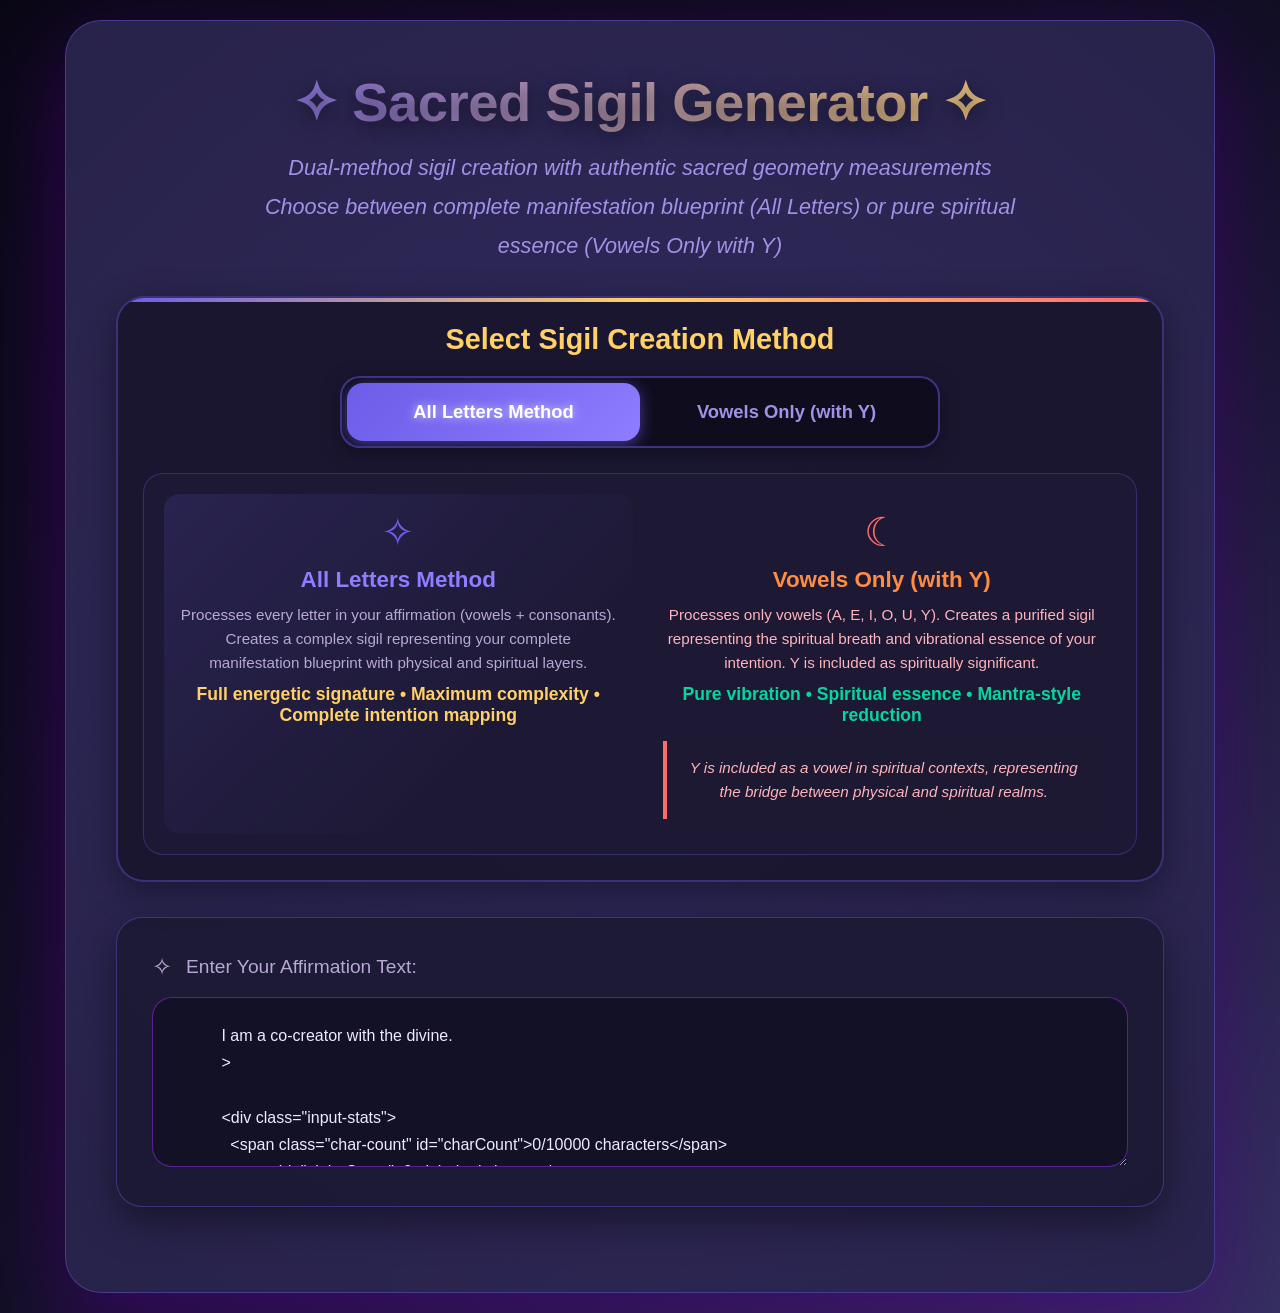
==== commit 69e385c0: "Update index" ====
--- a/public/index.html
+++ b/public/index.html
@@ -72,7 +72,7 @@
             placeholder="Type or paste your affirmation here..."
             maxlength="10000"
           >
-The advert for the xenia property management system referral program i had to kickstarted is a success and fruitfull that it already attracts so much users to purchase the license to use the software, it serves its physical and spiritual purpose and also bringing in lots of money that i am forever abundant and never lack money ever again, the money yields better monetary, physical, and spiritual value when invested in other ventures and its own improvement</textarea
+          I am a co-creator with the divine.
           >
 
           <div class="input-stats">
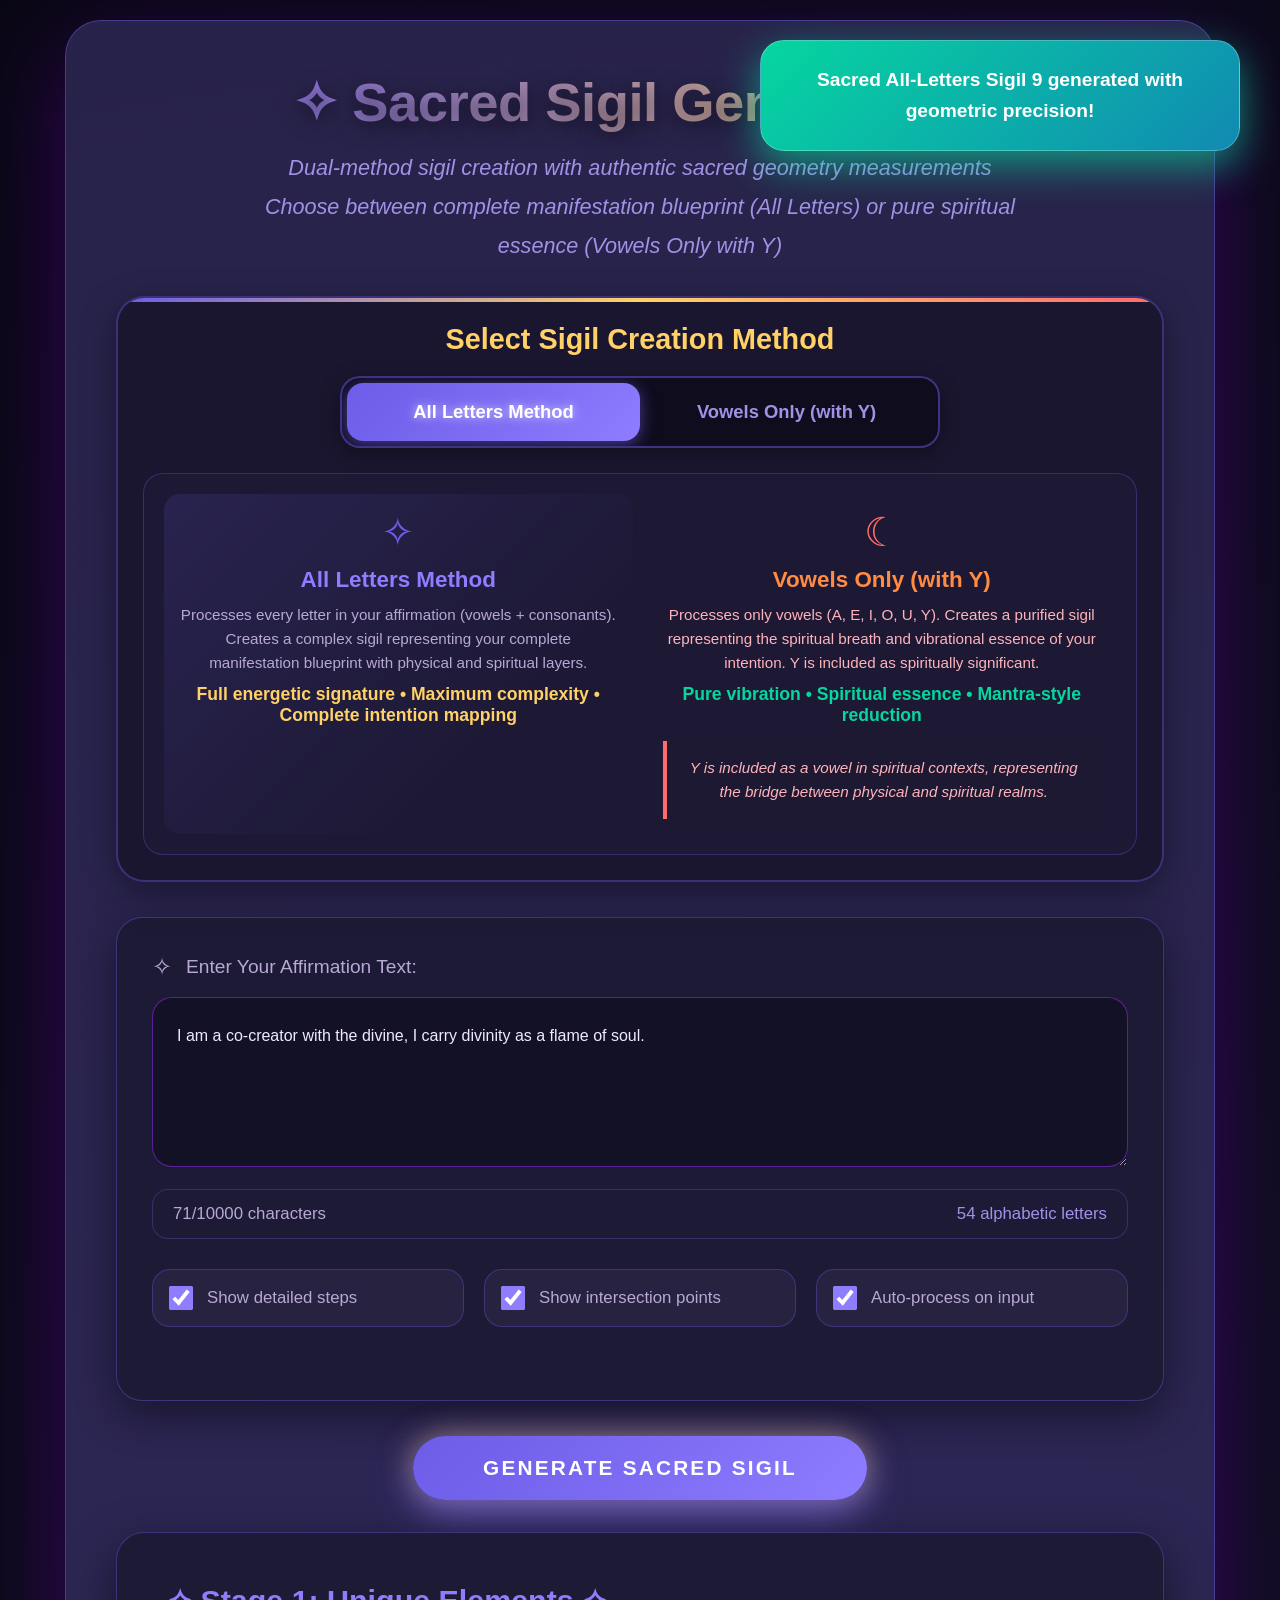
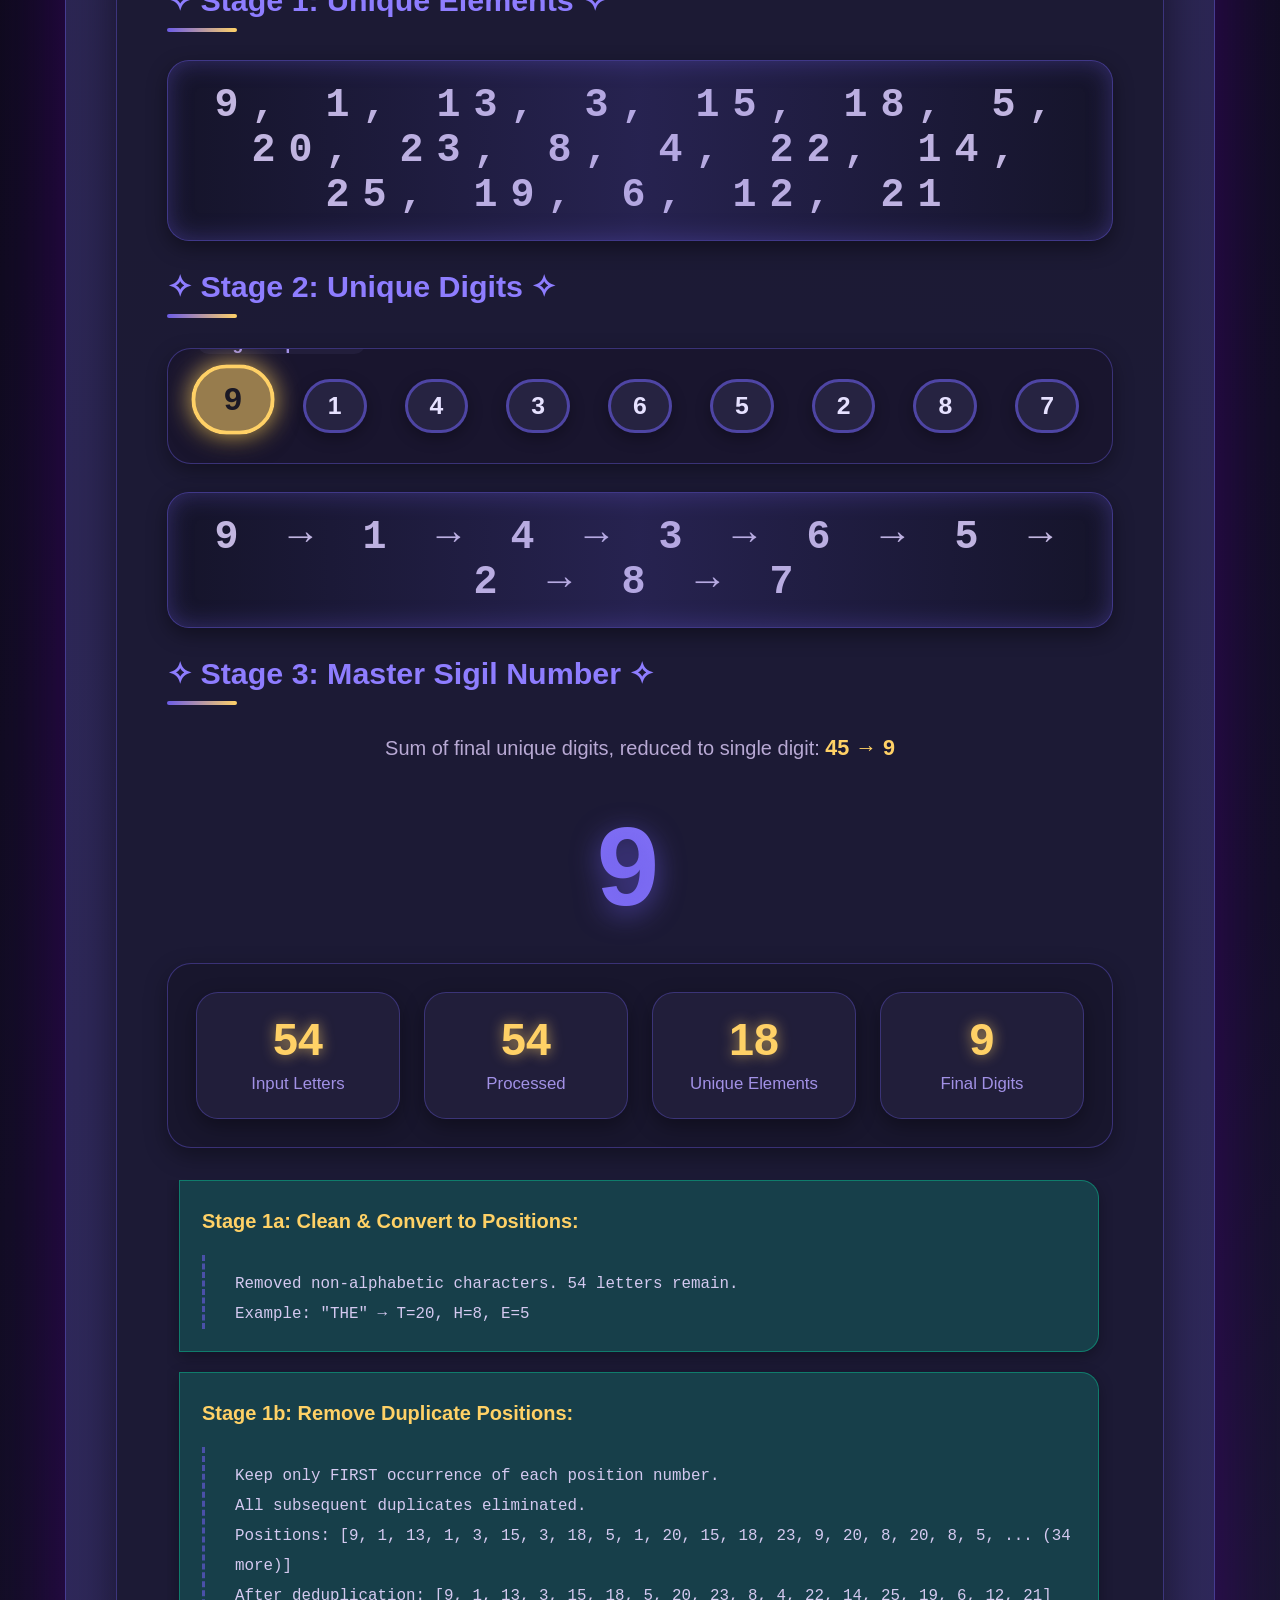
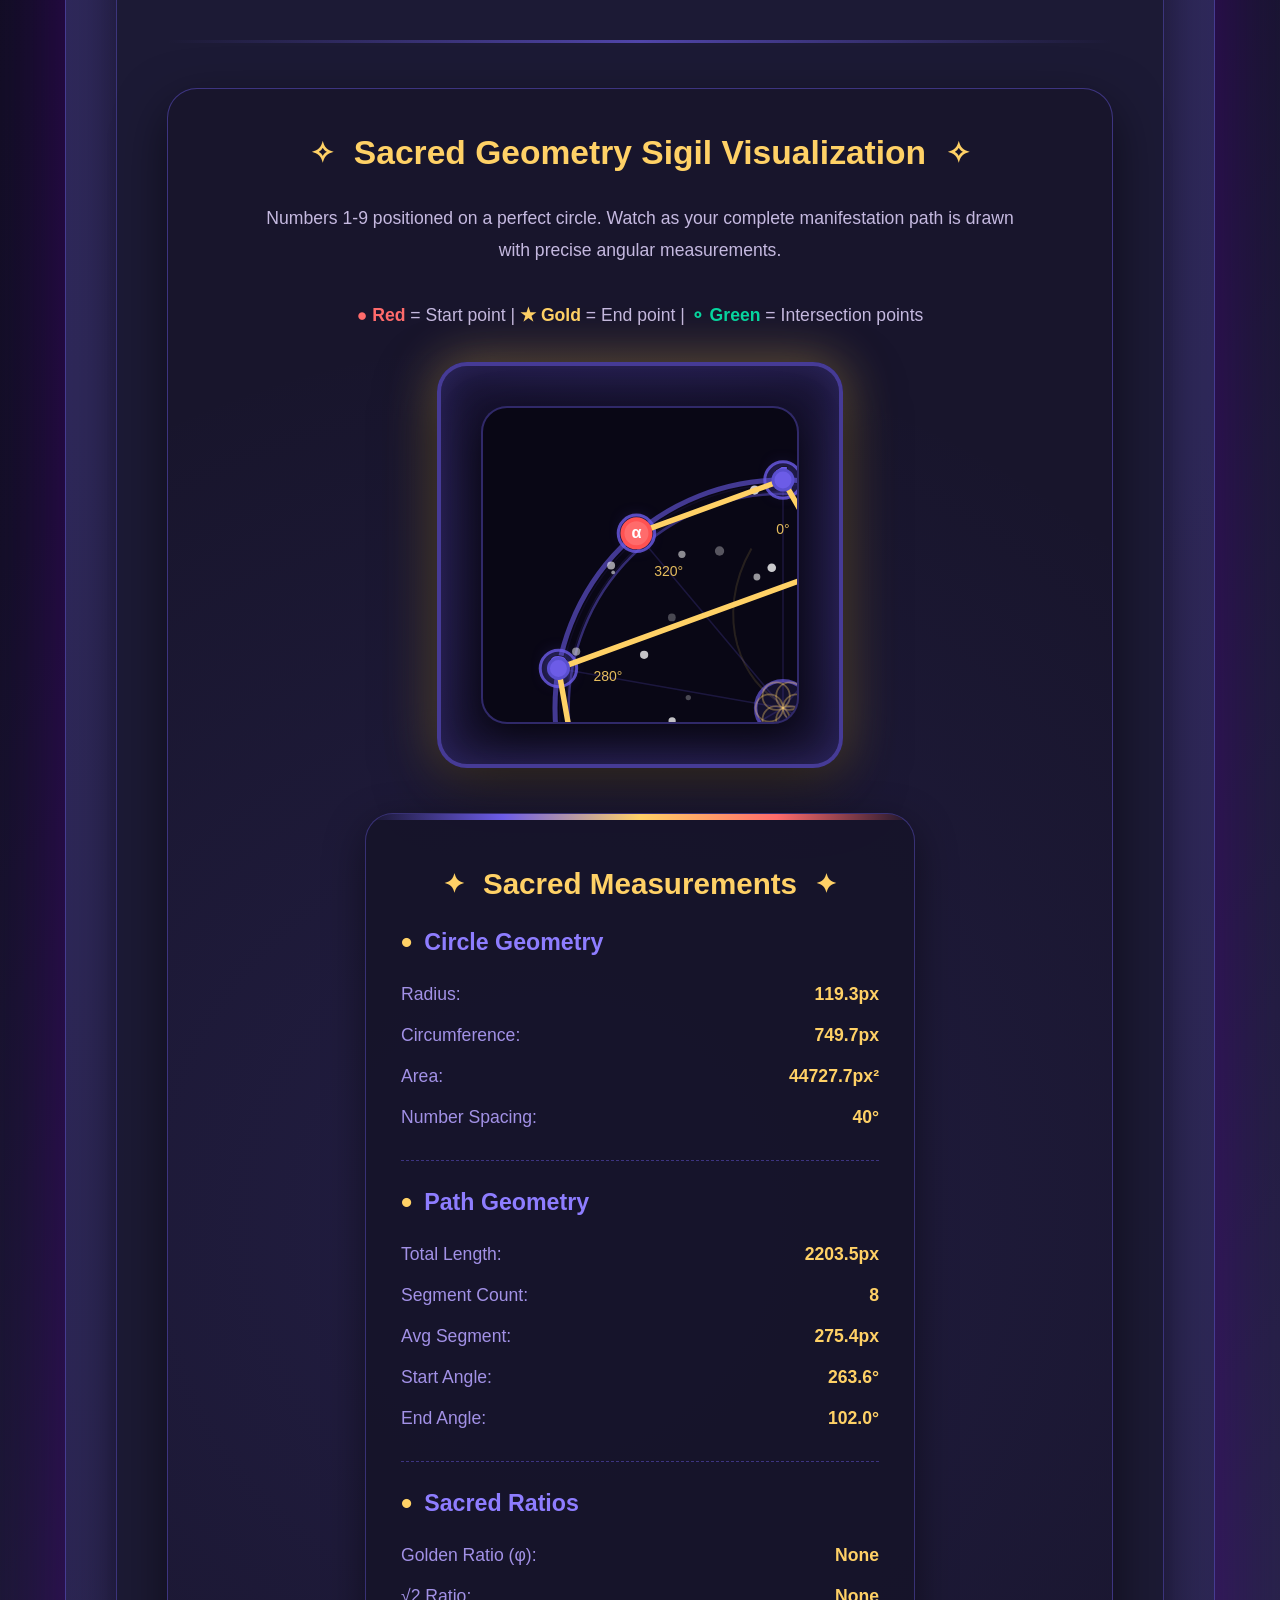
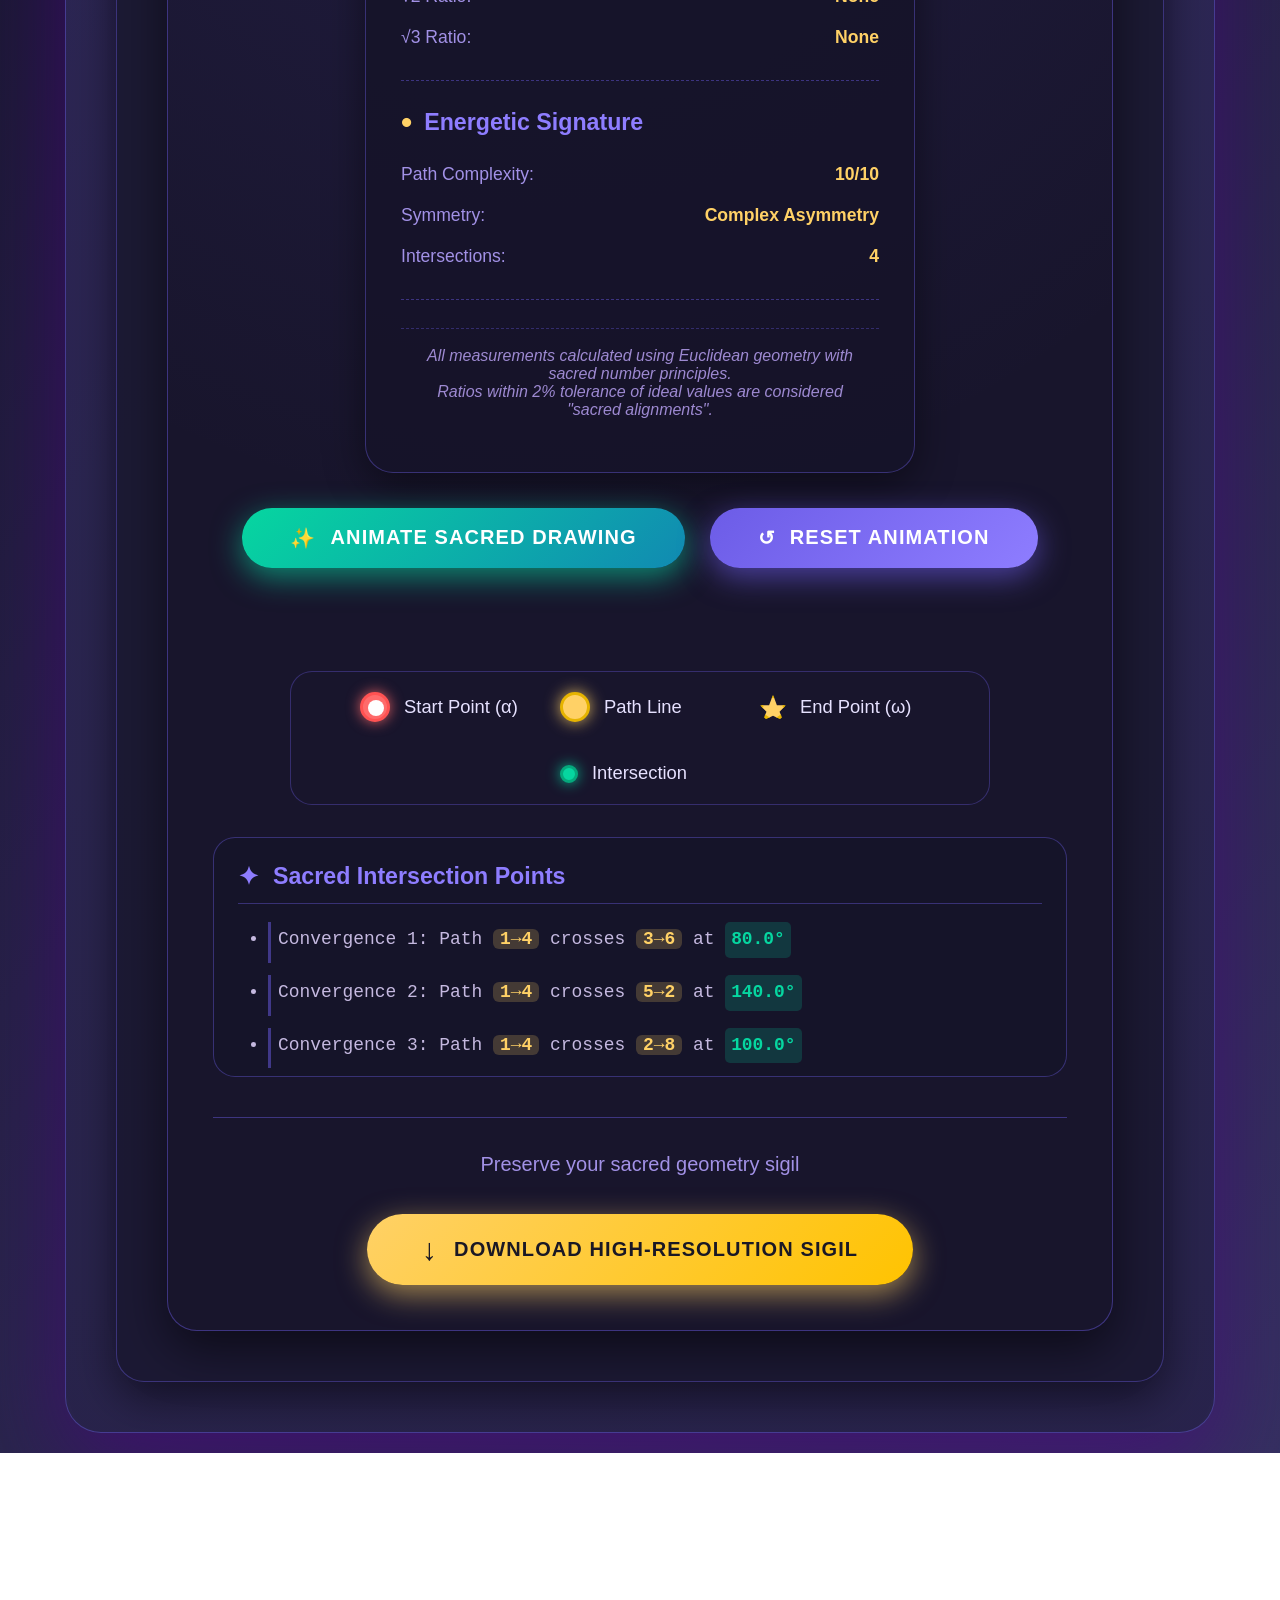
==== commit c5540977: "Update index file" ====
--- a/public/index.html
+++ b/public/index.html
@@ -72,7 +72,7 @@
             placeholder="Type or paste your affirmation here..."
             maxlength="10000"
           >
-          I am a co-creator with the divine.
+I am a co-creator with the divine, I carry divinity as a flame of soul.</textarea
           >
 
           <div class="input-stats">
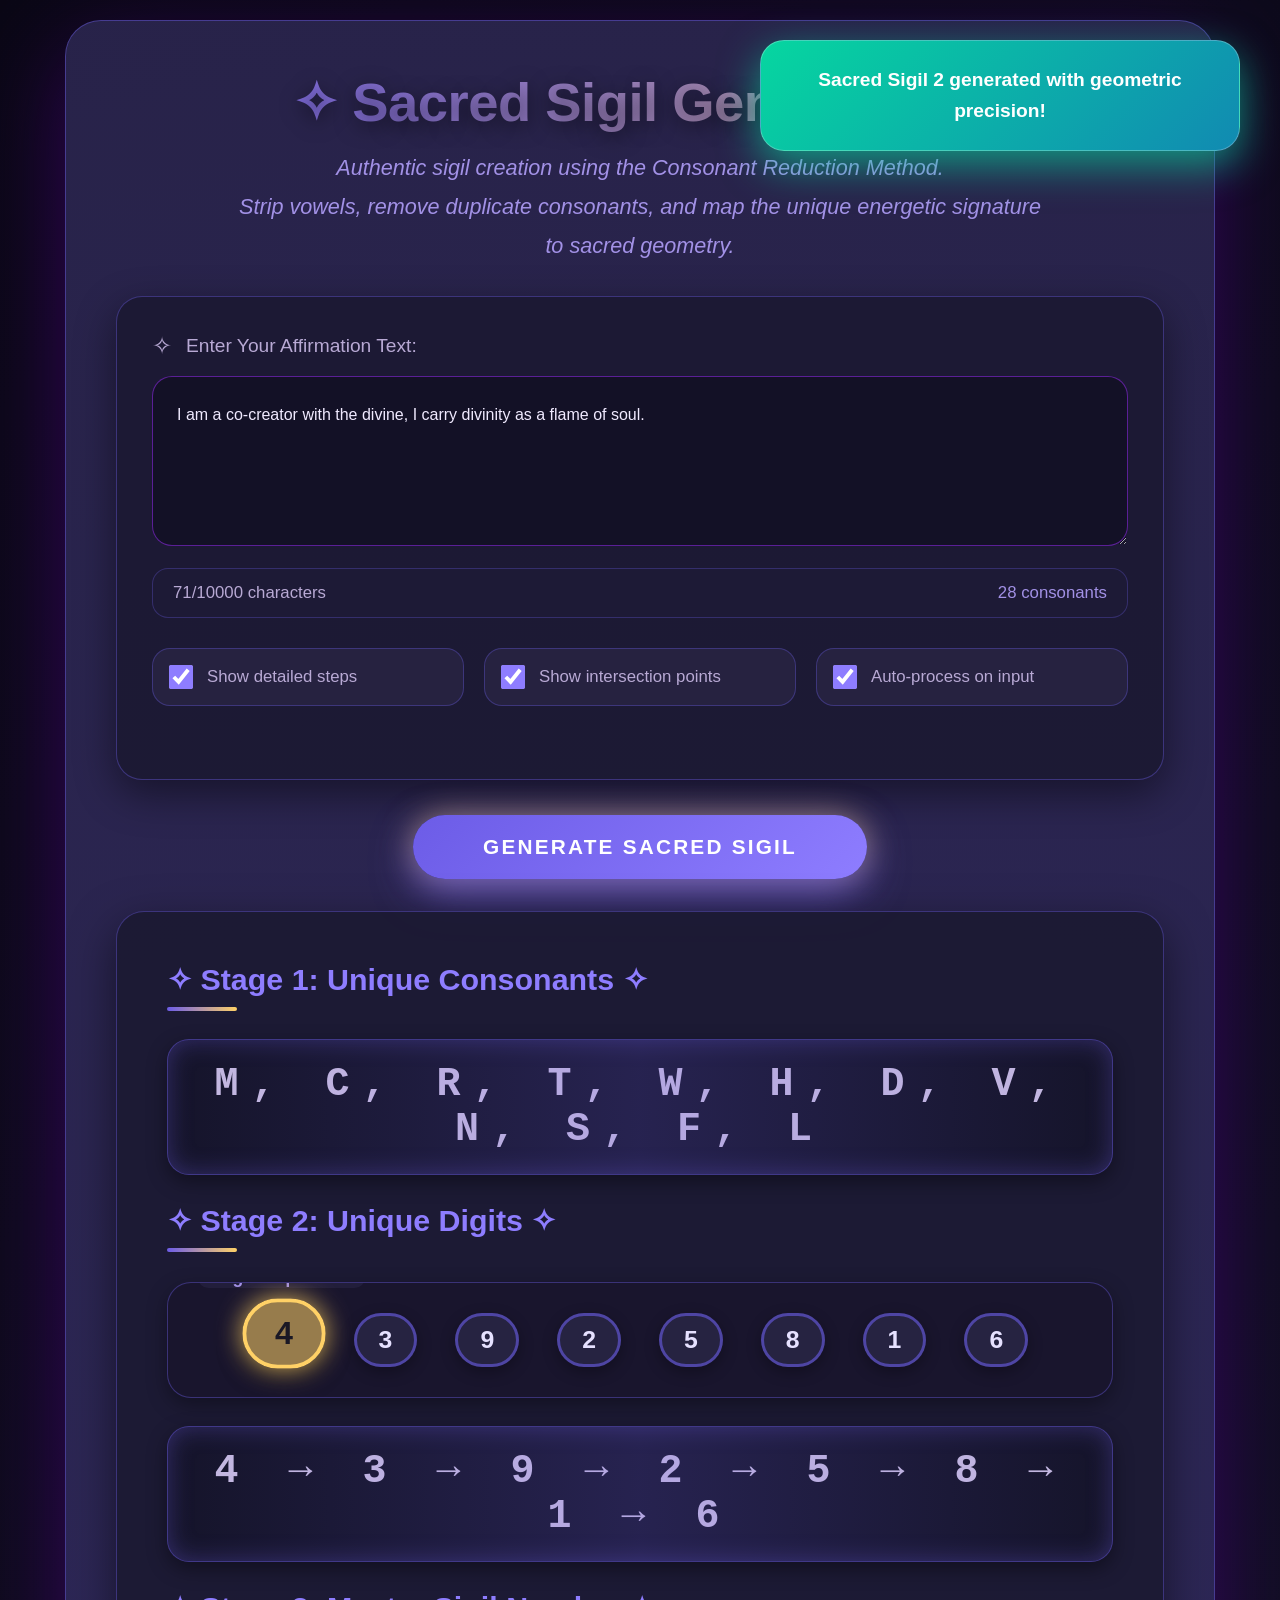
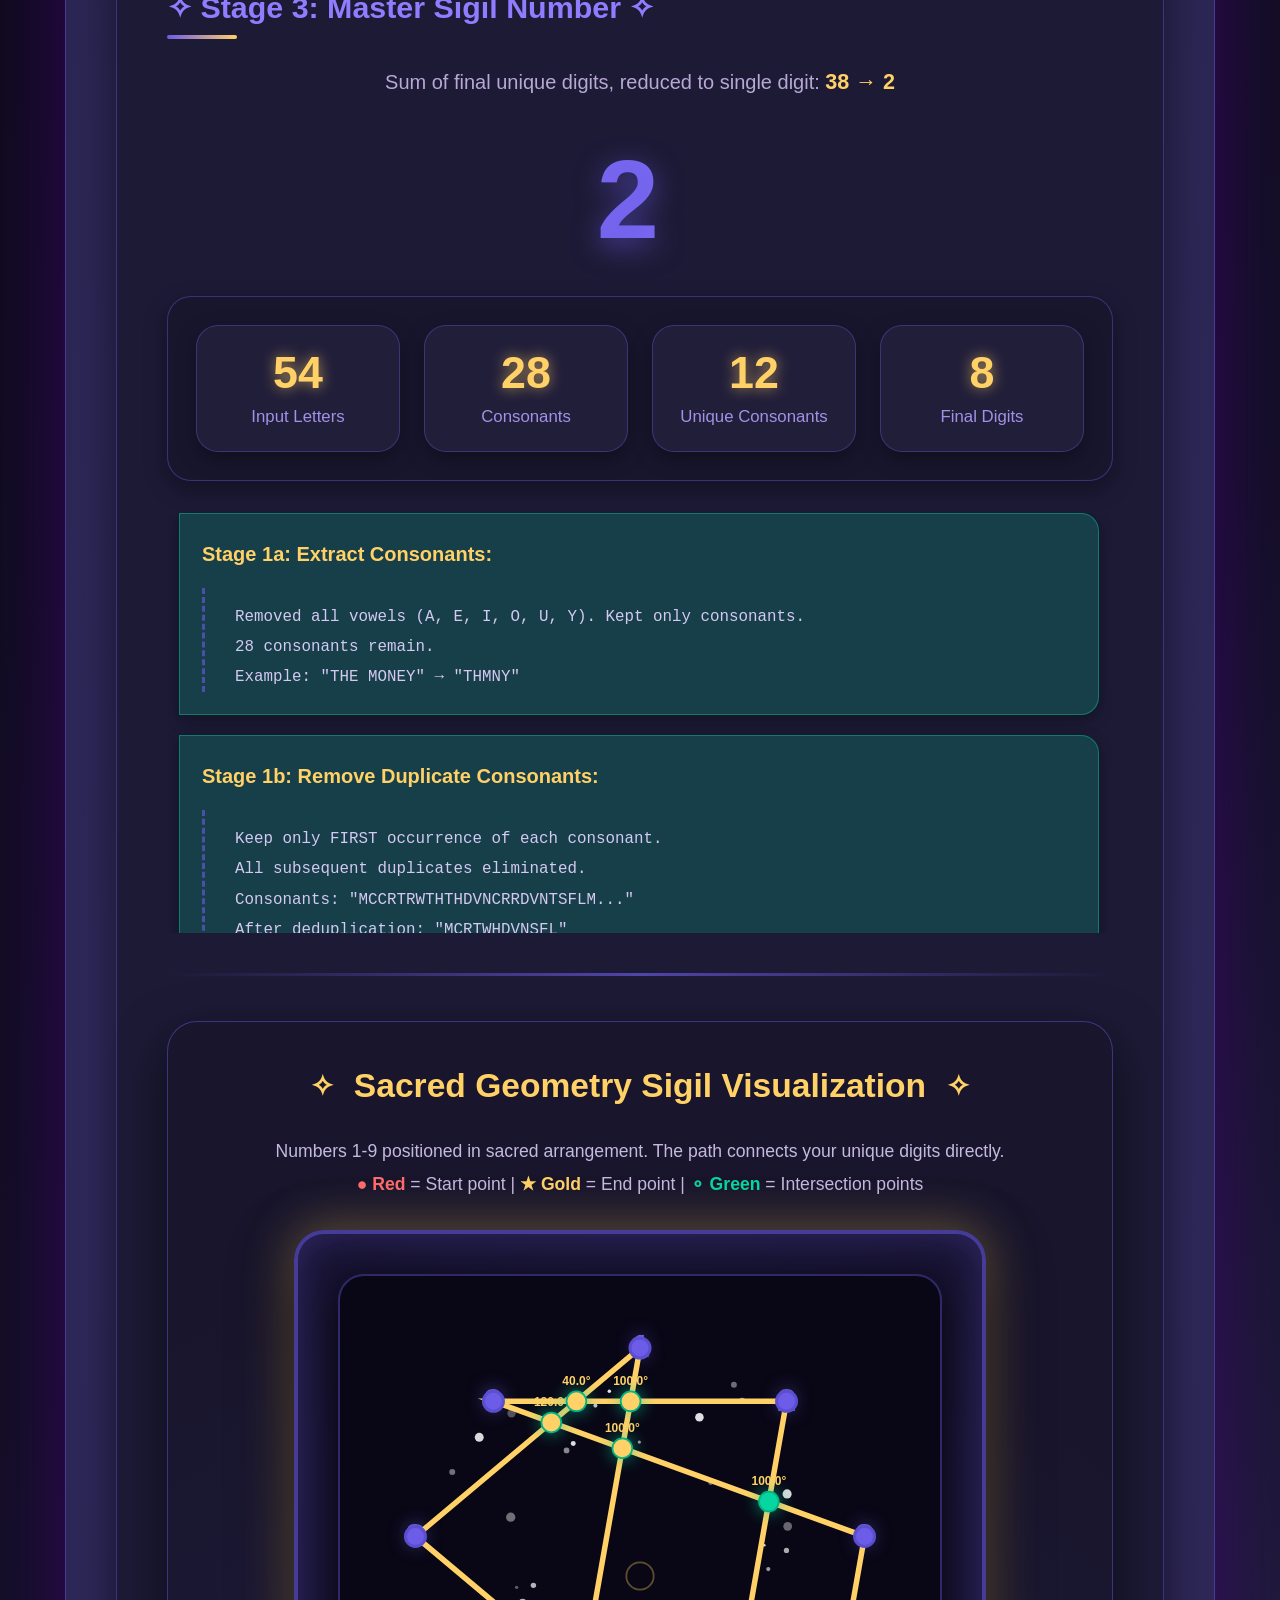
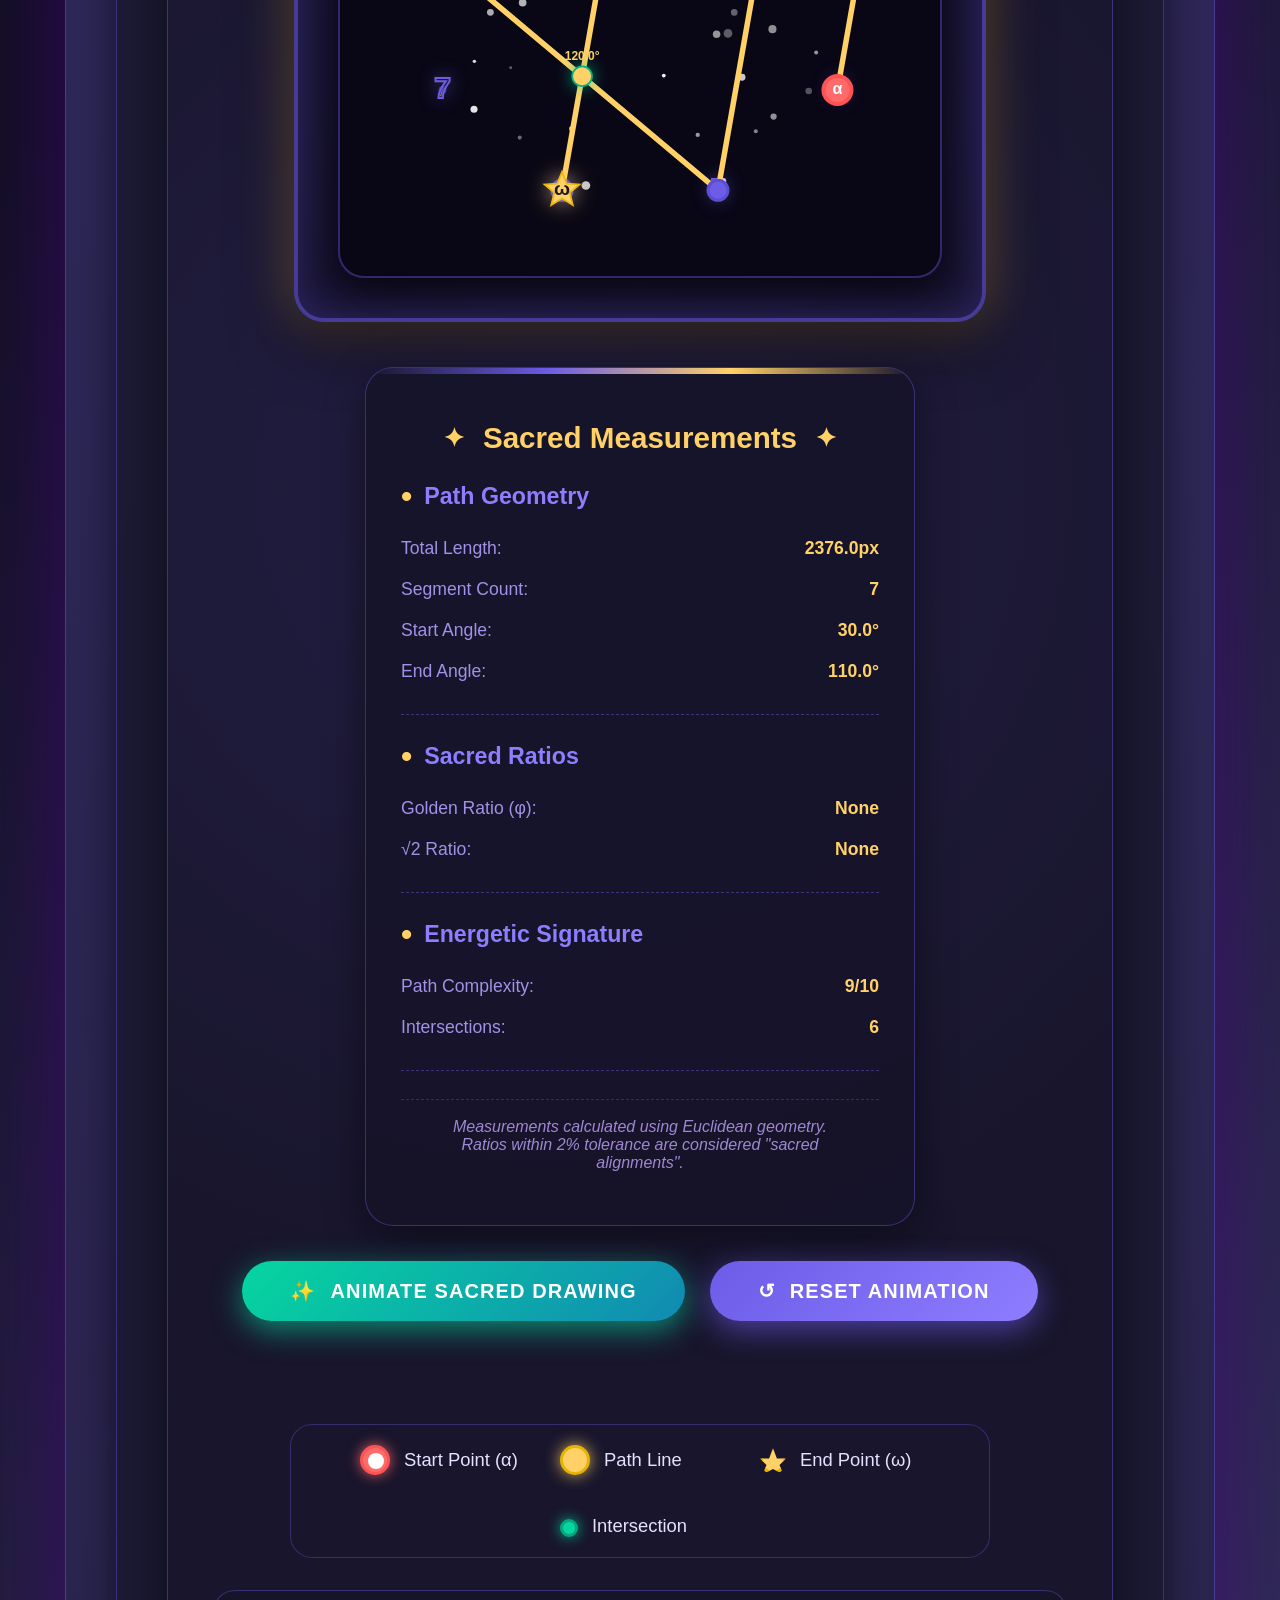
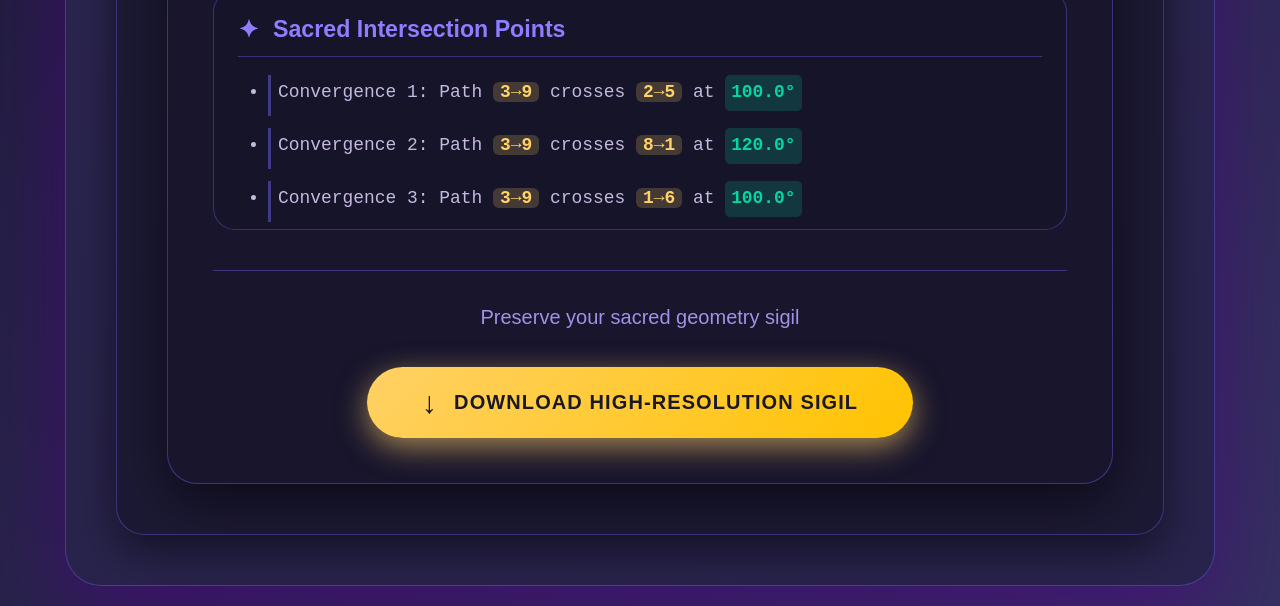
==== commit 354bee41: "Updated logic" ====
--- a/public/index.html
+++ b/public/index.html
@@ -3,7 +3,7 @@
   <head>
     <meta charset="UTF-8" />
     <meta name="viewport" content="width=device-width, initial-scale=1.0" />
-    <title>Sacred Sigil Generator • All-Letters vs Vowel-Only (with Y)</title>
+    <title>Sacred Sigil Generator • Consonant Reduction</title>
     <link rel="stylesheet" href="sigil-num-reducer.css" />
   </head>
   <body>
@@ -11,59 +11,10 @@
       <div class="content">
         <h1>✧ Sacred Sigil Generator ✧</h1>
         <p class="subtitle">
-          Dual-method sigil creation with authentic sacred geometry
-          measurements<br />Choose between complete manifestation blueprint (All
-          Letters) or pure spiritual essence (Vowels Only with Y)
+          Authentic sigil creation using the Consonant Reduction Method.<br />
+          Strip vowels, remove duplicate consonants, and map the unique
+          energetic signature to sacred geometry.
         </p>
-
-        <div class="method-selector-container">
-          <div class="method-title">Select Sigil Creation Method</div>
-
-          <div class="method-switch">
-            <div class="method-option active" id="allLettersOption">
-              All Letters Method
-            </div>
-            <div class="method-option" id="vowelOnlyOption">
-              Vowels Only (with Y)
-            </div>
-            <div class="switch-slider"></div>
-          </div>
-
-          <div class="method-description">
-            <div class="method-desc-item all-letters active">
-              <span class="method-icon">✧</span>
-              <span class="method-name">All Letters Method</span>
-              <span class="method-desc"
-                >Processes every letter in your affirmation (vowels +
-                consonants). Creates a complex sigil representing your complete
-                manifestation blueprint with physical and spiritual
-                layers.</span
-              >
-              <span class="method-highlight"
-                >Full energetic signature • Maximum complexity • Complete
-                intention mapping</span
-              >
-            </div>
-            <div class="method-desc-item vowel-only">
-              <span class="method-icon">☾</span>
-              <span class="method-name">Vowels Only (with Y)</span>
-              <span class="method-desc"
-                >Processes only vowels (A, E, I, O, U, Y). Creates a purified
-                sigil representing the spiritual breath and vibrational essence
-                of your intention. Y is included as spiritually
-                significant.</span
-              >
-              <span class="method-highlight"
-                >Pure vibration • Spiritual essence • Mantra-style
-                reduction</span
-              >
-              <div class="spiritual-note">
-                Y is included as a vowel in spiritual contexts, representing the
-                bridge between physical and spiritual realms.
-              </div>
-            </div>
-          </div>
-        </div>
 
         <div class="input-section">
           <label for="affirmation">Enter Your Affirmation Text:</label>
@@ -77,12 +28,11 @@
 
           <div class="input-stats">
             <span class="char-count" id="charCount">0/10000 characters</span>
-            <span id="alphaCount">0 alphabetic letters</span>
-            <span id="vowelCount" style="display: none">0 vowels (with Y)</span>
+            <span id="consonantCount">0 consonants</span>
           </div>
 
           <div class="error-message" id="inputError">
-            Please enter text containing at least one letter (A-Z).
+            Please enter text containing at least one consonant.
           </div>
 
           <div class="options">
@@ -115,7 +65,7 @@
 
         <div class="result-section">
           <div class="result-title" id="stage1Title">
-            ✧ Stage 1: Unique Elements ✧
+            ✧ Stage 1: Unique Consonants ✧
           </div>
           <div class="positions-sequence" id="positionsSequence">-</div>
 
@@ -143,11 +93,11 @@
             </div>
             <div class="stat-card">
               <span class="stat-value" id="processedCount">0</span>
-              <div class="stat-label" id="processedLabel">Processed</div>
+              <div class="stat-label" id="processedLabel">Consonants</div>
             </div>
             <div class="stat-card">
               <span class="stat-value" id="uniqueCount">0</span>
-              <div class="stat-label">Unique Elements</div>
+              <div class="stat-label">Unique Consonants</div>
             </div>
             <div class="stat-card">
               <span class="stat-value" id="finalDigits">0</span>
@@ -164,16 +114,8 @@
               Sacred Geometry Sigil Visualization
             </div>
             <p class="visualization-description">
-              <span class="all-letters-method"
-                >Numbers 1-9 positioned on a perfect circle. Watch as your
-                complete manifestation path is drawn with precise angular
-                measurements.</span
-              >
-              <span class="vowel-only-method" style="display: none"
-                >Numbers 1-9 positioned on a perfect circle. Watch as your
-                spiritual essence path is drawn with precise vibrational
-                measurements.</span
-              ><br />
+              Numbers 1-9 positioned in sacred arrangement. The path connects
+              your unique digits directly.<br />
               <span class="legend-start-inline">● Red</span>
               = Start point |
               <span class="legend-end-inline">★ Gold</span>
@@ -194,30 +136,6 @@
                 <div class="measurements-title">Sacred Measurements</div>
 
                 <div class="measurement-category">
-                  <div class="category-title">Circle Geometry</div>
-                  <div class="measurement-item">
-                    <span class="measurement-label">Radius:</span>
-                    <span class="measurement-value" id="circleRadius">-</span>
-                  </div>
-                  <div class="measurement-item">
-                    <span class="measurement-label">Circumference:</span>
-                    <span class="measurement-value" id="circleCircumference"
-                      >-</span
-                    >
-                  </div>
-                  <div class="measurement-item">
-                    <span class="measurement-label">Area:</span>
-                    <span class="measurement-value" id="circleArea">-</span>
-                  </div>
-                  <div class="measurement-item">
-                    <span class="measurement-label">Number Spacing:</span>
-                    <span class="measurement-value" id="numberSpacing"
-                      >40°</span
-                    >
-                  </div>
-                </div>
-
-                <div class="measurement-category">
                   <div class="category-title">Path Geometry</div>
                   <div class="measurement-item">
                     <span class="measurement-label">Total Length:</span>
@@ -228,10 +146,6 @@
                     <span class="measurement-value" id="segmentCount">-</span>
                   </div>
                   <div class="measurement-item">
-                    <span class="measurement-label">Avg Segment:</span>
-                    <span class="measurement-value" id="avgSegment">-</span>
-                  </div>
-                  <div class="measurement-item">
                     <span class="measurement-label">Start Angle:</span>
                     <span class="measurement-value" id="startAngle">-</span>
                   </div>
@@ -251,10 +165,6 @@
                     <span class="measurement-label">√2 Ratio:</span>
                     <span class="measurement-value" id="sqrt2Ratio">-</span>
                   </div>
-                  <div class="measurement-item">
-                    <span class="measurement-label">√3 Ratio:</span>
-                    <span class="measurement-value" id="sqrt3Ratio">-</span>
-                  </div>
                 </div>
 
                 <div class="measurement-category">
@@ -262,10 +172,6 @@
                   <div class="measurement-item">
                     <span class="measurement-label">Path Complexity:</span>
                     <span class="measurement-value" id="complexity">-</span>
-                  </div>
-                  <div class="measurement-item">
-                    <span class="measurement-label">Symmetry:</span>
-                    <span class="measurement-value" id="symmetry">-</span>
                   </div>
                   <div class="measurement-item">
                     <span class="measurement-label">Intersections:</span>
@@ -276,10 +182,8 @@
                 </div>
 
                 <div class="sacred-geometry-note">
-                  All measurements calculated using Euclidean geometry with
-                  sacred number principles.<br />
-                  Ratios within 2% tolerance of ideal values are considered
-                  "sacred alignments".
+                  Measurements calculated using Euclidean geometry.<br />
+                  Ratios within 2% tolerance are considered "sacred alignments".
                 </div>
               </div>
             </div>
--- a/public/sigil-num-reducer.css
+++ b/public/sigil-num-reducer.css
@@ -1,8 +1,6 @@
 :root {
   --all-letters-primary: #6c5ce7;
   --all-letters-secondary: #8e7dff;
-  --vowel-only-primary: #ff6b6b;
-  --vowel-only-secondary: #ff8c42;
   --sacred-gold: #ffd166;
   --spiritual-green: #06d6a0;
   --cosmic-purple: #4a4163;
@@ -32,8 +30,6 @@
   justify-content: center;
   align-items: center;
 }
-
-/* Add these new classes to the existing CSS file */
 
 .visualization-description {
   color: #c5b9e0;
@@ -49,7 +45,7 @@
 }
 
 .legend-start-inline {
-  color: var(--vowel-only-primary);
+  color: #ff6b6b;
   font-weight: 600;
 }
 
@@ -82,17 +78,6 @@
 
 .download-icon {
   font-size: 1.9rem;
-}
-
-/* Also fix the CSS selector for switch-slider */
-.method-option:nth-child(2).active ~ .switch-slider {
-  left: calc(50% + 5px);
-  background: linear-gradient(
-    135deg,
-    var(--vowel-only-primary),
-    var(--vowel-only-secondary)
-  );
-  box-shadow: 0 3px 15px rgba(255, 107, 107, 0.6);
 }
 
 .container {
@@ -149,7 +134,6 @@
     90deg,
     var(--all-letters-primary),
     var(--sacred-gold),
-    var(--vowel-only-primary),
     var(--all-letters-primary)
   );
   -webkit-background-clip: text;
@@ -184,222 +168,6 @@
   font-style: italic;
   position: relative;
   z-index: 1;
-}
-
-.method-selector-container {
-  background: rgba(25, 22, 45, 0.9);
-  border-radius: 28px;
-  padding: 25px;
-  margin: 30px 0 35px;
-  border: 2px solid rgba(108, 92, 231, 0.4);
-  box-shadow: 0 10px 35px rgba(0, 0, 0, 0.4);
-  position: relative;
-  overflow: hidden;
-}
-
-.method-selector-container::before {
-  content: "";
-  position: absolute;
-  top: 0;
-  left: 0;
-  width: 100%;
-  height: 4px;
-  background: linear-gradient(
-    90deg,
-    var(--all-letters-primary),
-    var(--sacred-gold),
-    var(--vowel-only-primary)
-  );
-  z-index: 1;
-}
-
-.method-title {
-  text-align: center;
-  color: var(--sacred-gold);
-  font-size: 1.8rem;
-  margin-bottom: 20px;
-  font-weight: 700;
-  position: relative;
-  z-index: 1;
-}
-
-.method-switch {
-  display: flex;
-  background: rgba(15, 12, 30, 0.95);
-  border-radius: 20px;
-  padding: 5px;
-  max-width: 600px;
-  margin: 0 auto 25px;
-  border: 2px solid rgba(108, 92, 231, 0.5);
-  position: relative;
-  overflow: hidden;
-  box-shadow: 0 5px 20px rgba(0, 0, 0, 0.35);
-}
-
-.method-option {
-  flex: 1;
-  text-align: center;
-  padding: 18px 10px;
-  cursor: pointer;
-  position: relative;
-  z-index: 2;
-  font-weight: 600;
-  font-size: 1.15rem;
-  transition: all 0.4s ease;
-  color: #a291e6;
-}
-
-.method-option.active {
-  color: white;
-  text-shadow: 0 0 10px rgba(255, 255, 255, 0.7);
-}
-
-.method-option:first-child {
-  border-radius: 18px 0 0 18px;
-}
-
-.method-option:last-child {
-  border-radius: 0 18px 18px 0;
-}
-
-.switch-slider {
-  position: absolute;
-  top: 5px;
-  left: 5px;
-  width: calc(50% - 5px);
-  height: calc(100% - 10px);
-  background: linear-gradient(
-    135deg,
-    var(--all-letters-primary),
-    var(--all-letters-secondary)
-  );
-  border-radius: 16px;
-  transition: all 0.5s cubic-bezier(0.68, -0.55, 0.265, 1.55);
-  box-shadow: 0 3px 15px rgba(108, 92, 231, 0.6);
-  z-index: 1;
-}
-
-.method-option:nth-child(2).active ~ .switch-slider {
-  left: calc(50% + 5px);
-  background: linear-gradient(
-    135deg,
-    var(--vowel-only-primary),
-    var(--vowel-only-secondary)
-  );
-  box-shadow: 0 3px 15px rgba(255, 107, 107, 0.6);
-}
-
-.method-description {
-  display: flex;
-  justify-content: space-between;
-  margin-top: 20px;
-  padding: 20px;
-  border-radius: 20px;
-  background: rgba(30, 27, 55, 0.8);
-  border: 1.5px solid rgba(108, 92, 231, 0.3);
-  position: relative;
-  z-index: 1;
-}
-
-.method-desc-item {
-  flex: 1;
-  padding: 15px;
-  text-align: center;
-  transition: all 0.4s ease;
-  border-radius: 16px;
-  position: relative;
-  overflow: hidden;
-}
-
-.method-desc-item::before {
-  content: "";
-  position: absolute;
-  top: 0;
-  left: 0;
-  width: 100%;
-  height: 100%;
-  background: linear-gradient(
-    135deg,
-    rgba(108, 92, 231, 0.15),
-    transparent 70%
-  );
-  z-index: -1;
-  opacity: 0;
-  transition: opacity 0.4s ease;
-}
-
-.method-desc-item.active::before {
-  opacity: 1;
-}
-
-.method-desc-item:first-child {
-  margin-right: 15px;
-}
-
-.method-icon {
-  font-size: 2.5rem;
-  margin-bottom: 12px;
-  display: block;
-}
-
-.all-letters .method-icon {
-  color: var(--all-letters-primary);
-}
-.vowel-only .method-icon {
-  color: var(--vowel-only-primary);
-}
-
-.method-name {
-  font-size: 1.4rem;
-  font-weight: 700;
-  margin-bottom: 10px;
-  display: block;
-}
-
-.all-letters .method-name {
-  color: var(--all-letters-secondary);
-}
-.vowel-only .method-name {
-  color: var(--vowel-only-secondary);
-}
-
-.method-desc {
-  font-size: 0.95rem;
-  line-height: 1.6;
-  color: #c5b9e0;
-}
-
-.all-letters .method-desc {
-  color: #b8a9d4;
-}
-.vowel-only .method-desc {
-  color: #ffb3ba;
-}
-
-.method-highlight {
-  display: block;
-  margin-top: 8px;
-  font-weight: 600;
-  font-size: 1.1rem;
-}
-
-.all-letters .method-highlight {
-  color: var(--sacred-gold);
-}
-.vowel-only .method-highlight {
-  color: var(--spiritual-green);
-}
-
-.spiritual-note {
-  background: rgba(30, 25, 50, 0.85);
-  border-left: 4px solid var(--vowel-only-primary);
-  padding: 15px;
-  border-radius: 0 12px 12px 0;
-  margin-top: 15px;
-  font-size: 0.95rem;
-  line-height: 1.6;
-  color: #ffb3ba;
-  font-style: italic;
 }
 
 .input-section {
@@ -482,7 +250,7 @@
 }
 
 .char-count.warning {
-  color: var(--vowel-only-primary);
+  color: #ff6b6b;
   animation: pulse 2s infinite;
 }
 
@@ -585,17 +353,6 @@
   letter-spacing: 2.2px;
 }
 
-.vowel-mode button {
-  background: linear-gradient(
-    135deg,
-    var(--vowel-only-primary) 0%,
-    var(--vowel-only-secondary) 100%
-  );
-  box-shadow:
-    0 14px 40px rgba(255, 107, 107, 0.7),
-    0 0 30px rgba(255, 209, 102, 0.5);
-}
-
 button::before {
   content: "";
   position: absolute;
@@ -620,19 +377,9 @@
     0 0 35px rgba(255, 209, 102, 0.65);
 }
 
-.vowel-mode button:hover:not(:disabled) {
-  box-shadow:
-    0 16px 45px rgba(255, 107, 107, 0.8),
-    0 0 35px rgba(255, 209, 102, 0.65);
-}
-
 button:active:not(:disabled) {
   transform: translateY(1px);
   box-shadow: 0 10px 30px rgba(108, 92, 231, 0.7);
-}
-
-.vowel-mode button:active:not(:disabled) {
-  box-shadow: 0 10px 30px rgba(255, 107, 107, 0.7);
 }
 
 button:hover::before {
@@ -707,10 +454,6 @@
   position: relative;
   padding-bottom: 14px;
   z-index: 1;
-}
-
-.result-title.vowel-mode {
-  color: var(--vowel-only-secondary);
 }
 
 .result-title::after {
@@ -729,15 +472,6 @@
   border-radius: 4px;
   background-size: 200% 100%;
   animation: gradientBG 6s ease infinite;
-}
-
-.result-title.vowel-mode::after {
-  background: linear-gradient(
-    90deg,
-    var(--vowel-only-primary),
-    var(--sacred-gold),
-    var(--vowel-only-primary)
-  );
 }
 
 .positions-sequence,
@@ -794,7 +528,7 @@
 .digits-sequence.error {
   background: rgba(255, 107, 107, 0.22);
   border-color: rgba(255, 107, 107, 0.65);
-  color: var(--vowel-only-primary);
+  color: #ff6b6b;
   box-shadow:
     inset 0 0 25px rgba(255, 107, 107, 0.35),
     0 7px 20px rgba(0, 0, 0, 0.4);
@@ -813,9 +547,7 @@
     var(--all-letters-primary),
     var(--all-letters-secondary),
     var(--sacred-gold),
-    var(--vowel-only-secondary),
-    var(--vowel-only-primary),
-    var(--sacred-gold)
+    var(--all-letters-primary)
   );
   -webkit-background-clip: text;
   -webkit-text-fill-color: transparent;
@@ -847,10 +579,10 @@
 #result.error {
   background: linear-gradient(
     90deg,
-    var(--vowel-only-primary),
-    var(--vowel-only-secondary),
+    #ff6b6b,
+    #ff8c42,
     var(--sacred-gold),
-    var(--vowel-only-primary)
+    #ff6b6b
   );
   animation: pulse-glow-error 3.2s infinite alternate;
 }
@@ -982,10 +714,6 @@
   z-index: 1;
 }
 
-.step.vowel-mode {
-  border-left-color: var(--vowel-only-primary);
-}
-
 .step:hover {
   background: rgba(30, 27, 52, 0.96);
   transform: translateX(6px);
@@ -994,7 +722,7 @@
 }
 
 .step.error {
-  border-left-color: var(--vowel-only-primary);
+  border-left-color: #ff6b6b;
   background: rgba(255, 107, 107, 0.2);
   border-color: rgba(255, 107, 107, 0.4);
 }
@@ -1220,21 +948,8 @@
   box-shadow: 0 9px 30px rgba(108, 92, 231, 0.6);
 }
 
-.vowel-mode .animate-btn.reset {
-  background: linear-gradient(
-    135deg,
-    var(--vowel-only-primary) 0%,
-    var(--vowel-only-secondary) 100%
-  );
-  box-shadow: 0 9px 30px rgba(255, 107, 107, 0.6);
-}
-
 .animate-btn.reset:hover {
   box-shadow: 0 11px 35px rgba(108, 92, 231, 0.75);
-}
-
-.vowel-mode .animate-btn.reset:hover {
-  box-shadow: 0 11px 35px rgba(255, 107, 107, 0.75);
 }
 
 .download-section {
@@ -1331,11 +1046,7 @@
 }
 
 .notification.error {
-  background: linear-gradient(
-    135deg,
-    var(--vowel-only-primary) 0%,
-    var(--vowel-only-secondary) 100%
-  );
+  background: linear-gradient(135deg, #ff6b6b 0%, #ff8c42 100%);
   box-shadow: 0 14px 40px rgba(255, 107, 107, 0.65);
   border-color: rgba(255, 255, 255, 0.25);
 }
@@ -1348,11 +1059,11 @@
 
 .error-message {
   background: rgba(255, 107, 107, 0.28);
-  border-left: 8px solid var(--vowel-only-primary);
+  border-left: 8px solid #ff6b6b;
   padding: 24px;
   border-radius: 0 18px 18px 0;
   margin: 28px 0;
-  color: var(--vowel-only-primary);
+  color: #ff6b6b;
   font-size: 1.2rem;
   display: none;
   animation: fadeIn 0.55s ease;
@@ -1507,7 +1218,7 @@
 }
 
 .legend-start {
-  background: var(--vowel-only-primary);
+  background: #ff6b6b;
   border-color: #ff5252;
   box-shadow: 0 0 14px rgba(255, 107, 107, 0.85);
   position: relative;
@@ -1609,21 +1320,9 @@
     transparent,
     var(--all-letters-primary),
     var(--sacred-gold),
-    var(--vowel-only-primary),
     transparent
   );
   z-index: 1;
-}
-
-.vowel-mode .measurements-container::before {
-  background: linear-gradient(
-    90deg,
-    transparent,
-    var(--vowel-only-primary),
-    var(--sacred-gold),
-    var(--spiritual-green),
-    transparent
-  );
 }
 
 .measurements-title {
@@ -1671,10 +1370,6 @@
   gap: 12px;
   position: relative;
   z-index: 1;
-}
-
-.vowel-mode .category-title {
-  color: var(--vowel-only-secondary);
 }
 
 .category-title::before {
@@ -1747,10 +1442,6 @@
   z-index: 1;
 }
 
-.vowel-mode .intersection-title {
-  color: var(--vowel-only-secondary);
-}
-
 .intersection-title::before {
   content: "✦";
   font-size: 1.55rem;
@@ -1959,30 +1650,4 @@
     text-align: left;
     width: 100%;
   }
-  .method-switch {
-    flex-direction: column;
-    height: auto;
-  }
-  .method-option {
-    width: 100%;
-    padding: 14px;
-  }
-  .switch-slider {
-    width: calc(100% - 10px);
-    height: 50%;
-    left: 5px;
-    top: 5px;
-  }
-  .method-option:nth-child(2).active ~ .switch-slider {
-    top: calc(50% + 5px);
-    left: 5px;
-  }
-}
-
-/* Mobile fix for switch slider */
-@media (max-width: 480px) {
-  .method-option:nth-child(2).active ~ .switch-slider {
-    top: calc(50% + 5px);
-    left: 5px;
-  }
-}
+}
